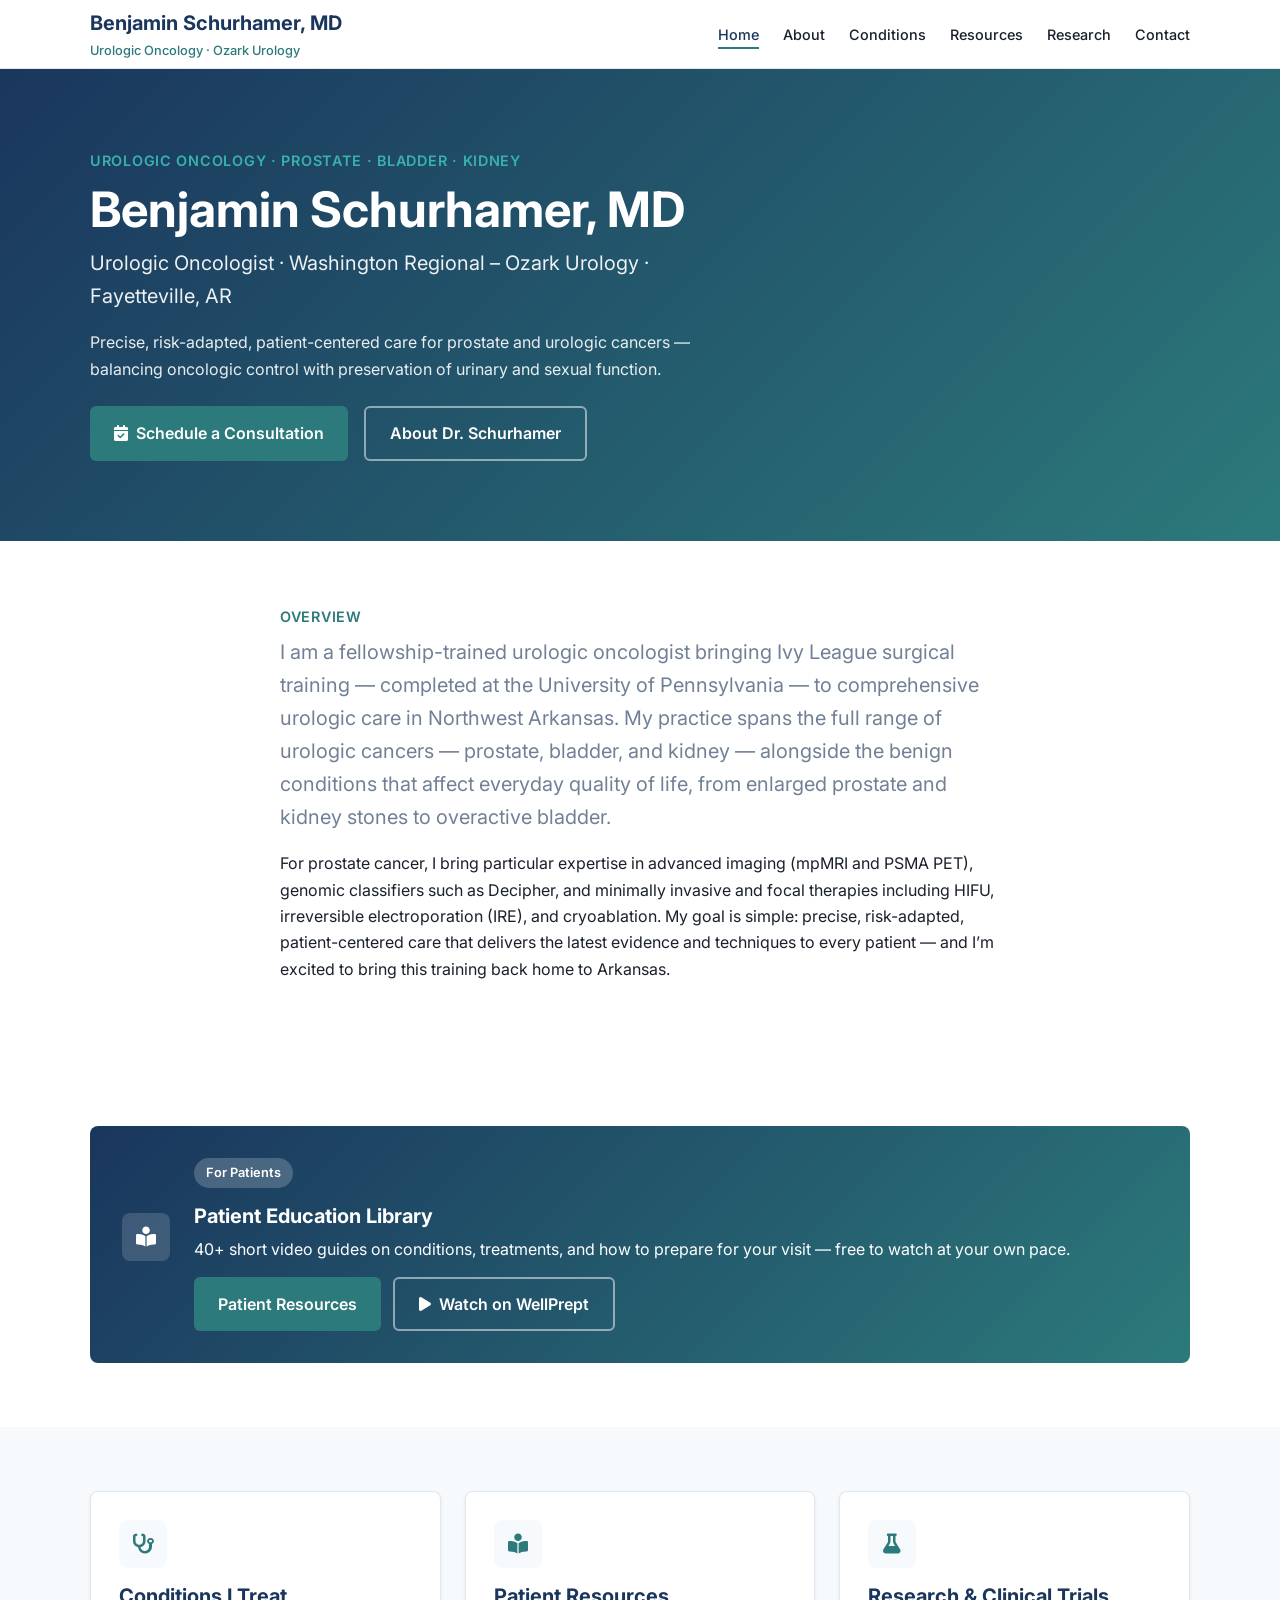
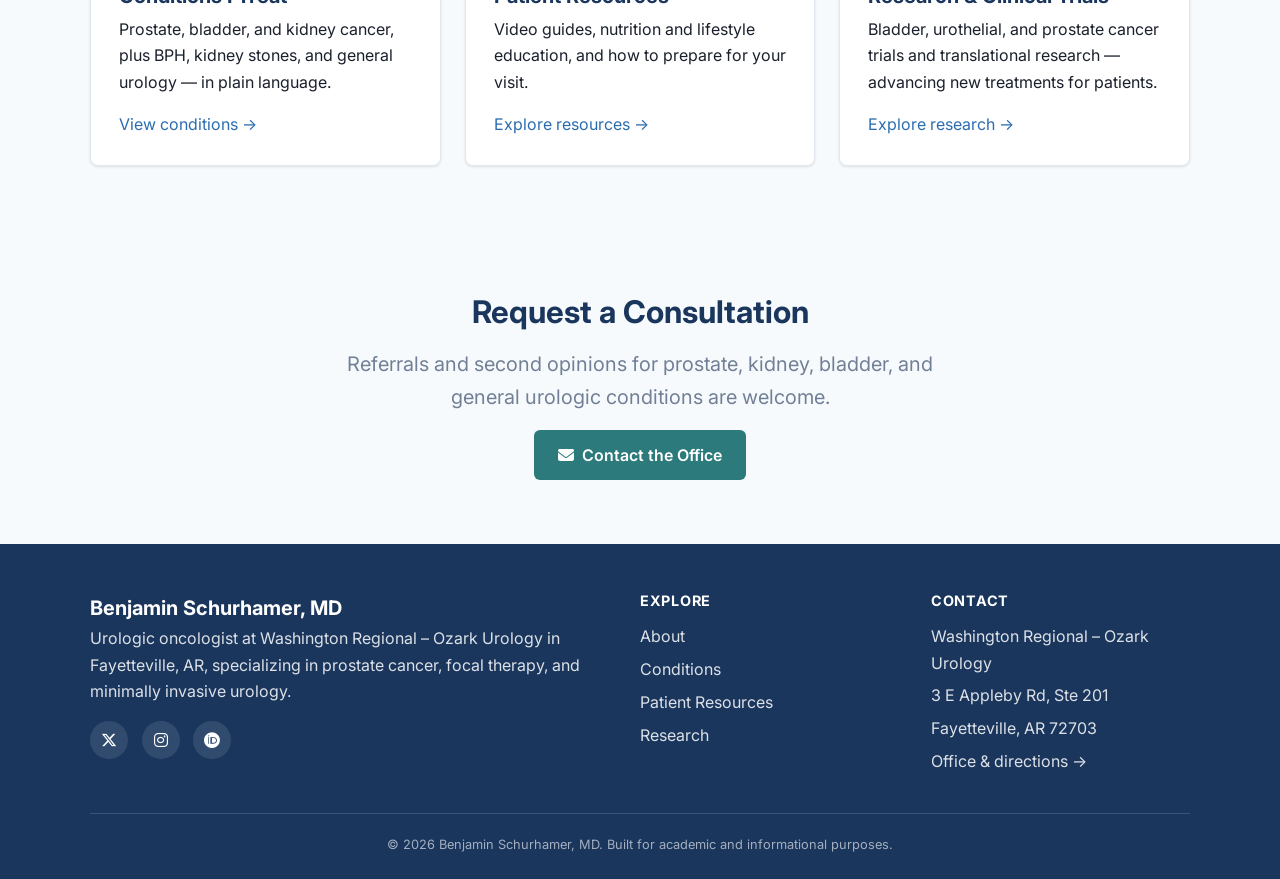
==== index.html @ 89f81016 "Initial commit: Dr. Benjamin Schurhamer urology practice site Static, responsive site for Washington" ====
<!DOCTYPE html>
<html lang="en">
<head>
  <meta charset="UTF-8">
  <meta name="viewport" content="width=device-width, initial-scale=1.0">
  <meta name="theme-color" content="#1a365d">
  <title>Benjamin Schurhamer, MD — Urologic Oncology | Fayetteville, AR</title>
  <meta name="description" content="Benjamin Schurhamer, MD — urologic oncologist at Washington Regional – Ozark Urology in Fayetteville, AR, specializing in prostate cancer, focal therapy, advanced imaging, and minimally invasive urology.">
  <meta property="og:type" content="website">
  <meta property="og:title" content="Benjamin Schurhamer, MD — Urologic Oncology">
  <meta property="og:description" content="Prostate cancer, focal therapy, advanced imaging, and minimally invasive urology at Washington Regional – Ozark Urology, Fayetteville, AR.">
  <meta property="og:image" content="assets/images/headshot.jpg">
  <link rel="preconnect" href="https://fonts.googleapis.com">
  <link rel="preconnect" href="https://fonts.gstatic.com" crossorigin>
  <link href="https://fonts.googleapis.com/css2?family=Inter:wght@400;500;600;700;800&display=swap" rel="stylesheet">
  <link rel="stylesheet" href="https://cdnjs.cloudflare.com/ajax/libs/font-awesome/6.5.1/css/all.min.css">
  <link rel="stylesheet" href="css/style.css">
  <link rel="icon" href="assets/favicon.svg" type="image/svg+xml">
  <link rel="apple-touch-icon" href="assets/apple-touch-icon.png">
  <script type="application/ld+json">
  {
    "@context": "https://schema.org",
    "@type": "Physician",
    "name": "Benjamin Schurhamer, MD",
    "medicalSpecialty": "Urologic Oncology",
    "telephone": "+1-479-404-1100",
    "image": "assets/images/headshot.jpg",
    "memberOf": { "@type": "MedicalOrganization", "name": "Washington Regional – Ozark Urology" },
    "address": {
      "@type": "PostalAddress",
      "streetAddress": "3 E Appleby Rd, Ste 201",
      "addressLocality": "Fayetteville",
      "addressRegion": "AR",
      "postalCode": "72703",
      "addressCountry": "US"
    },
    "sameAs": [
      "https://x.com/beschur",
      "https://instagram.com/dr.schurhamer"
    ]
  }
  </script>
</head>
<body>
  <a href="#main" class="skip-link">Skip to content</a>

  <header class="nav">
    <div class="nav-inner">
      <a href="index.html" class="nav-brand">Benjamin Schurhamer, MD<small>Urologic Oncology · Ozark Urology</small></a>
      <button class="nav-toggle" aria-label="Toggle navigation" aria-expanded="false"><i class="fa-solid fa-bars"></i></button>
      <ul class="nav-links">
        <li><a href="index.html">Home</a></li>
        <li><a href="about.html">About</a></li>
        <li><a href="conditions.html">Conditions</a></li>
        <li><a href="resources.html">Resources</a></li>
        <li><a href="research.html">Research</a></li>
        <li><a href="team.html">Contact</a></li>
      </ul>
    </div>
  </header>

  <main id="main">
    <!-- Hero -->
    <section class="hero">
      <div class="container">
        <p class="eyebrow">Urologic Oncology · Prostate · Bladder · Kidney</p>
        <h1>Benjamin Schurhamer, MD</h1>
        <p class="lead" style="color:rgba(255,255,255,.92)">Urologic Oncologist · Washington Regional &ndash; Ozark Urology · Fayetteville, AR</p>
        <p>Precise, risk-adapted, patient-centered care for prostate and urologic cancers &mdash; balancing oncologic control with preservation of urinary and sexual function.</p>
        <div class="hero-actions">
          <a href="team.html" class="btn btn-accent"><i class="fa-solid fa-calendar-check"></i> Schedule a Consultation</a>
          <a href="about.html" class="btn btn-outline">About Dr. Schurhamer</a>
        </div>
      </div>
    </section>

    <!-- Intro -->
    <section class="section">
      <div class="container" style="max-width:760px">
        <p class="eyebrow">Overview</p>
        <p class="lead">I am a fellowship-trained urologic oncologist bringing Ivy League surgical training &mdash; completed at the University of Pennsylvania &mdash; to comprehensive urologic care in Northwest Arkansas. My practice spans the full range of urologic cancers &mdash; prostate, bladder, and kidney &mdash; alongside the benign conditions that affect everyday quality of life, from enlarged prostate and kidney stones to overactive bladder.</p>
        <p>For prostate cancer, I bring particular expertise in advanced imaging (mpMRI and PSMA PET), genomic classifiers such as Decipher, and minimally invasive and focal therapies including HIFU, irreversible electroporation (IRE), and cryoablation. My goal is simple: precise, risk-adapted, patient-centered care that delivers the latest evidence and techniques to every patient &mdash; and I&rsquo;m excited to bring this training back home to Arkansas.</p>
      </div>
    </section>

    <!-- Patient education band -->
    <section class="section">
      <div class="container">
        <div class="callout wp-feature">
          <div class="card-icon" style="flex:none"><i class="fa-solid fa-book-open-reader"></i></div>
          <div>
            <span class="badge" style="background:rgba(255,255,255,.2);color:#fff;border-color:transparent">For Patients</span>
            <h3 style="margin:.5rem 0">Patient Education Library</h3>
            <p style="margin:0 0 .9rem">40+ short video guides on conditions, treatments, and how to prepare for your visit &mdash; free to watch at your own pace.</p>
            <div style="display:flex;flex-wrap:wrap;gap:.75rem">
              <a href="resources.html" class="btn btn-accent">Patient Resources</a>
              <a href="https://app.wellprept.com/ben-schurhamer" target="_blank" rel="noopener" class="btn btn-outline" style="color:#fff;border-color:rgba(255,255,255,.5)"><i class="fa-solid fa-play"></i> Watch on WellPrept</a>
            </div>
          </div>
        </div>
      </div>
    </section>

    <!-- Highlight cards -->
    <section class="section section-alt">
      <div class="container">
        <div class="cards cards-3">
          <article class="card">
            <div class="card-icon"><i class="fa-solid fa-stethoscope"></i></div>
            <h3><a href="conditions.html">Conditions I Treat</a></h3>
            <p>Prostate, bladder, and kidney cancer, plus BPH, kidney stones, and general urology &mdash; in plain language.</p>
            <a href="conditions.html">View conditions &rarr;</a>
          </article>
          <article class="card">
            <div class="card-icon"><i class="fa-solid fa-book-open-reader"></i></div>
            <h3><a href="resources.html">Patient Resources</a></h3>
            <p>Video guides, nutrition and lifestyle education, and how to prepare for your visit.</p>
            <a href="resources.html">Explore resources &rarr;</a>
          </article>
          <article class="card">
            <div class="card-icon"><i class="fa-solid fa-flask"></i></div>
            <h3><a href="research.html">Research &amp; Clinical Trials</a></h3>
            <p>Bladder, urothelial, and prostate cancer trials and translational research &mdash; advancing new treatments for patients.</p>
            <a href="research.html">Explore research &rarr;</a>
          </article>
        </div>
      </div>
    </section>

    <!-- CTA -->
    <section class="section section-alt text-center">
      <div class="container" style="max-width:640px">
        <h2>Request a Consultation</h2>
        <p class="lead">Referrals and second opinions for prostate, kidney, bladder, and general urologic conditions are welcome.</p>
        <a href="team.html" class="btn btn-accent"><i class="fa-solid fa-envelope"></i> Contact the Office</a>
      </div>
    </section>
  </main>

  <!-- Footer -->
  <footer class="footer">
    <div class="container">
      <div class="footer-grid">
        <div class="footer-brand">
          <strong>Benjamin Schurhamer, MD</strong>
          <p>Urologic oncologist at Washington Regional &ndash; Ozark Urology in Fayetteville, AR, specializing in prostate cancer, focal therapy, and minimally invasive urology.</p>
          <div class="footer-social">
            <a class="js-social-x" href="https://x.com/beschur" target="_blank" rel="noopener" aria-label="X (Twitter)"><i class="fa-brands fa-x-twitter"></i></a>
            <a class="js-social-ig" href="https://instagram.com/dr.schurhamer" target="_blank" rel="noopener" aria-label="Instagram"><i class="fa-brands fa-instagram"></i></a>
            <a href="https://orcid.org" target="_blank" rel="noopener" aria-label="ORCID"><i class="fa-brands fa-orcid"></i></a>
          </div>
        </div>
        <div>
          <h4>Explore</h4>
          <ul>
            <li><a href="about.html">About</a></li>
            <li><a href="conditions.html">Conditions</a></li>
            <li><a href="resources.html">Patient Resources</a></li>
                <li><a href="research.html">Research</a></li>
              </ul>
        </div>
        <div>
          <h4>Contact</h4>
          <ul>
            <li>Washington Regional &ndash; Ozark Urology</li>
            <li>3 E Appleby Rd, Ste 201</li>
            <li>Fayetteville, AR 72703</li>
            <li><a href="team.html">Office &amp; directions &rarr;</a></li>
          </ul>
        </div>
      </div>
      <div class="footer-bottom">&copy; <span class="js-year">2026</span> Benjamin Schurhamer, MD. Built for academic and informational purposes.</div>
    </div>
  </footer>

  <script src="js/main.js" defer></script>
</body>
</html>
---- css/style.css ----
/* ==========================================================================
   Benjamin Schurhamer, MD — Urologic Oncology
   Global styles, layout, typography
   ========================================================================== */

:root {
  /* Colors */
  --color-primary: #1a365d;        /* Navy blue */
  --color-primary-light: #2b6cb0;
  --color-accent: #2c7a7b;         /* Teal */
  --color-accent-light: #38b2ac;
  --color-bg: #ffffff;
  --color-bg-alt: #f7fafc;
  --color-text: #1a202c;
  --color-text-light: #718096;
  --color-border: #e2e8f0;
  --color-success: #38a169;
  --color-warning: #d69e2e;
  --color-error: #e53e3e;

  /* Type scale (1rem base, 1.25 ratio) */
  --fs-xs: 0.8rem;
  --fs-sm: 0.9rem;
  --fs-base: 1rem;
  --fs-md: 1.25rem;
  --fs-lg: 1.563rem;
  --fs-xl: 1.953rem;
  --fs-2xl: 2.441rem;
  --fs-3xl: 3.052rem;

  /* Spacing & misc */
  --radius: 8px;
  --radius-sm: 6px;
  --shadow-sm: 0 1px 3px rgba(0, 0, 0, 0.1);
  --shadow-md: 0 4px 12px rgba(26, 54, 93, 0.12);
  --maxw: 1140px;
  --nav-h: 68px;
}

/* ---------- Reset ---------- */
*, *::before, *::after { box-sizing: border-box; margin: 0; padding: 0; }
html { scroll-behavior: smooth; -webkit-text-size-adjust: 100%; }
body {
  font-family: 'Inter', system-ui, -apple-system, sans-serif;
  font-size: var(--fs-base);
  line-height: 1.65;
  color: var(--color-text);
  background: var(--color-bg);
  -webkit-font-smoothing: antialiased;
}
img { max-width: 100%; display: block; }
a { color: var(--color-primary-light); text-decoration: none; }
a:hover { text-decoration: underline; }

h1, h2, h3, h4 {
  font-family: 'Inter', sans-serif;
  font-weight: 700;
  color: var(--color-primary);
  line-height: 1.2;
}
h1 { font-size: var(--fs-2xl); margin-bottom: 0.5rem; }
h2 { font-size: var(--fs-xl); margin-bottom: 1rem; }
h3 { font-size: var(--fs-md); margin-bottom: 0.5rem; }

p { margin-bottom: 1rem; }
ul { margin-left: 1.25rem; margin-bottom: 1rem; }

/* ---------- Accessibility ---------- */
.skip-link {
  position: absolute;
  left: -999px;
  top: 0;
  background: var(--color-primary);
  color: #fff;
  padding: 0.75rem 1.25rem;
  z-index: 1000;
  border-radius: 0 0 var(--radius) 0;
}
.skip-link:focus { left: 0; }

:focus-visible { outline: 3px solid var(--color-accent-light); outline-offset: 2px; }

/* ---------- Layout helpers ---------- */
.container { max-width: var(--maxw); margin: 0 auto; padding: 0 1.25rem; }
.section { padding: 4rem 0; }
.section-alt { background: var(--color-bg-alt); }
.eyebrow {
  color: var(--color-accent);
  font-weight: 600;
  font-size: var(--fs-sm);
  letter-spacing: 0.05em;
  text-transform: uppercase;
  margin-bottom: 0.5rem;
}
.lead { font-size: var(--fs-md); color: var(--color-text-light); }
.text-center { text-align: center; }

/* ---------- Buttons ---------- */
.btn {
  display: inline-flex;
  align-items: center;
  gap: 0.5rem;
  background: var(--color-primary);
  color: #fff;
  padding: 0.75rem 1.5rem;
  border-radius: var(--radius-sm);
  font-weight: 600;
  border: none;
  cursor: pointer;
  transition: background 0.2s, transform 0.2s;
}
.btn:hover { background: #142a4a; text-decoration: none; transform: translateY(-1px); }
.btn-accent { background: var(--color-accent); }
.btn-accent:hover { background: #226566; }
.btn-outline { background: transparent; color: var(--color-primary); border: 2px solid var(--color-border); }
.btn-outline:hover { background: var(--color-bg-alt); }

/* ---------- Navigation ---------- */
.nav {
  position: sticky;
  top: 0;
  z-index: 100;
  background: rgba(255, 255, 255, 0.95);
  backdrop-filter: blur(8px);
  border-bottom: 1px solid var(--color-border);
}
.nav-inner {
  display: flex;
  align-items: center;
  justify-content: space-between;
  height: var(--nav-h);
  max-width: var(--maxw);
  margin: 0 auto;
  padding: 0 1.25rem;
}
.nav-brand {
  font-weight: 700;
  font-size: var(--fs-md);
  color: var(--color-primary);
}
.nav-brand:hover { text-decoration: none; }
.nav-brand small { display: block; font-size: var(--fs-xs); font-weight: 500; color: var(--color-accent); }
.nav-links { display: flex; align-items: center; gap: 1.5rem; list-style: none; margin: 0; }
.nav-links a {
  color: var(--color-text);
  font-weight: 500;
  font-size: var(--fs-sm);
  padding: 0.25rem 0;
  border-bottom: 2px solid transparent;
}
.nav-links a:hover, .nav-links a.active {
  color: var(--color-primary);
  border-bottom-color: var(--color-accent);
  text-decoration: none;
}
.nav-toggle {
  display: none;
  background: none;
  border: none;
  font-size: 1.5rem;
  color: var(--color-primary);
  cursor: pointer;
}

/* ---------- Hero ---------- */
.hero {
  background: linear-gradient(135deg, #1a365d 0%, #2c7a7b 100%);
  color: #fff;
  padding: 5rem 0;
}
.hero h1 { color: #fff; font-size: var(--fs-3xl); }
.hero .eyebrow { color: var(--color-accent-light); }
.hero p { color: rgba(255, 255, 255, 0.9); max-width: 640px; }
.hero .btn-outline { color: #fff; border-color: rgba(255, 255, 255, 0.5); }
.hero .btn-outline:hover { background: rgba(255, 255, 255, 0.12); }
.hero-actions { display: flex; flex-wrap: wrap; gap: 1rem; margin-top: 1.5rem; }

/* ---------- Cards ---------- */
.cards { display: grid; gap: 1.5rem; }
.cards-3 { grid-template-columns: repeat(3, 1fr); }
.cards-2 { grid-template-columns: repeat(2, 1fr); }
.card {
  background: var(--color-bg);
  border: 1px solid var(--color-border);
  border-radius: var(--radius);
  padding: 1.75rem;
  box-shadow: var(--shadow-sm);
  transition: transform 0.2s, box-shadow 0.2s;
}
.card:hover { transform: translateY(-4px); box-shadow: var(--shadow-md); }
.card-icon {
  width: 48px; height: 48px;
  display: flex; align-items: center; justify-content: center;
  background: var(--color-bg-alt);
  color: var(--color-accent);
  border-radius: var(--radius);
  font-size: 1.25rem;
  margin-bottom: 1rem;
}
.card h3 a { color: var(--color-primary); }

/* ---------- Two-column ---------- */
.two-col {
  display: grid;
  grid-template-columns: 320px 1fr;
  gap: 3rem;
  align-items: start;
}
.profile-photo {
  border-radius: var(--radius);
  box-shadow: var(--shadow-md);
  width: 100%;
  max-width: 300px;
  height: auto;
  margin: 0 auto;
}
.profile-aside .meta {
  margin-top: 1.25rem;
  font-size: var(--fs-sm);
  color: var(--color-text-light);
}
.profile-aside .meta strong { color: var(--color-text); }

/* ---------- Bio sections ---------- */
.bio-block { margin-bottom: 2rem; }
.bio-block h3 {
  color: var(--color-primary);
  border-left: 4px solid var(--color-accent);
  padding-left: 0.75rem;
}
.timeline { list-style: none; margin: 0; }
.timeline li { padding: 0.5rem 0; border-bottom: 1px solid var(--color-border); }
.timeline .year { display: inline-block; min-width: 90px; font-weight: 700; color: var(--color-accent); }
.pill-list { display: flex; flex-wrap: wrap; gap: 0.5rem; list-style: none; margin: 0; }
.pill {
  background: var(--color-bg-alt);
  border: 1px solid var(--color-border);
  color: var(--color-primary);
  padding: 0.35rem 0.85rem;
  border-radius: 999px;
  font-size: var(--fs-sm);
  font-weight: 500;
}

/* ---------- Badges ---------- */
.badge {
  display: inline-block;
  padding: 0.2rem 0.7rem;
  border-radius: 999px;
  font-size: var(--fs-xs);
  font-weight: 600;
  border: 1px solid;
}
.badge-active { background: #f0fff4; color: #276749; border-color: #c6f6d5; }
.badge-recruiting { background: #fffaf0; color: #975a16; border-color: #feebc8; }
.badge-completed { background: #ebf8ff; color: #2c5282; border-color: #bee3f8; }

/* ---------- Publications ---------- */
.pub-controls { display: flex; flex-wrap: wrap; gap: 1rem; align-items: center; margin-bottom: 1.5rem; }
.pub-search {
  flex: 1;
  min-width: 220px;
  padding: 0.65rem 1rem;
  border: 1px solid var(--color-border);
  border-radius: var(--radius-sm);
  font-size: var(--fs-base);
}
.filter-btns { display: flex; flex-wrap: wrap; gap: 0.5rem; }
.filter-btn {
  background: var(--color-bg-alt);
  border: 1px solid var(--color-border);
  color: var(--color-text-light);
  padding: 0.4rem 0.85rem;
  border-radius: 999px;
  font-size: var(--fs-sm);
  cursor: pointer;
  transition: all 0.15s;
}
.filter-btn:hover { border-color: var(--color-accent); color: var(--color-accent); }
.filter-btn.active { background: var(--color-primary); color: #fff; border-color: var(--color-primary); }
.pub-list { display: grid; gap: 1rem; }
.pub-card {
  background: #fff;
  border: 1px solid var(--color-border);
  border-left: 4px solid var(--color-accent);
  border-radius: var(--radius);
  padding: 1.25rem 1.5rem;
  box-shadow: var(--shadow-sm);
  transition: box-shadow 0.2s, transform 0.2s;
}
.pub-card:hover { box-shadow: var(--shadow-md); transform: translateY(-2px); }
.pub-card h3 { font-size: var(--fs-base); margin-bottom: 0.35rem; }
.pub-meta { font-size: var(--fs-sm); color: var(--color-text-light); margin-bottom: 0.5rem; }
.pub-journal { font-style: italic; }
.pub-year { font-weight: 700; color: var(--color-accent); }
.pub-tags { display: flex; flex-wrap: wrap; gap: 0.4rem; margin-top: 0.5rem; }
.pub-tag { font-size: var(--fs-xs); background: var(--color-bg-alt); color: var(--color-primary); padding: 0.15rem 0.6rem; border-radius: 999px; }
.pub-count { color: var(--color-text-light); font-size: var(--fs-sm); margin-bottom: 0.75rem; }

/* ---------- Contact ---------- */
.contact-grid { display: grid; grid-template-columns: 1fr 1fr; gap: 3rem; }
.contact-item { display: flex; gap: 0.85rem; margin-bottom: 1.25rem; }
.contact-item .icon { color: var(--color-accent); width: 1.5rem; text-align: center; padding-top: 0.2rem; }
.form-group { margin-bottom: 1rem; }
.form-group label { display: block; font-weight: 600; font-size: var(--fs-sm); margin-bottom: 0.35rem; }
.form-group input, .form-group textarea {
  width: 100%;
  padding: 0.65rem 0.85rem;
  border: 1px solid var(--color-border);
  border-radius: var(--radius-sm);
  font-family: inherit;
  font-size: var(--fs-base);
}
.social-links { display: flex; flex-wrap: wrap; gap: 0.6rem; margin-top: 0.5rem; }
.social-link {
  display: inline-flex; align-items: center; gap: 0.45rem;
  background: var(--color-bg-alt);
  border: 1px solid var(--color-border);
  color: var(--color-primary);
  padding: 0.45rem 0.9rem;
  border-radius: var(--radius-sm);
  font-size: var(--fs-sm);
  font-weight: 500;
}
.social-link:hover { background: #edf2f7; text-decoration: none; border-color: var(--color-accent); }
.x-feed-wrap { margin-top: 1.5rem; }
.x-feed-wrap h3 { font-size: var(--fs-sm); text-transform: uppercase; letter-spacing: 0.04em; color: var(--color-text-light); }
.map-placeholder {
  margin-top: 1.5rem;
  aspect-ratio: 16 / 9;
  background: var(--color-bg-alt);
  border: 1px dashed var(--color-border);
  border-radius: var(--radius);
  display: flex; align-items: center; justify-content: center;
  color: var(--color-text-light);
  text-align: center;
}

/* ---------- Callout ---------- */
.callout {
  background: var(--color-bg-alt);
  border: 1px solid var(--color-border);
  border-radius: var(--radius);
  padding: 2rem;
  display: flex;
  gap: 1.5rem;
  align-items: center;
}
.callout .badge { margin-bottom: 0.5rem; }
.disclaimer {
  background: #fffaf0;
  border: 1px solid #feebc8;
  color: #975a16;
  border-radius: var(--radius-sm);
  padding: 0.85rem 1.1rem;
  font-size: var(--fs-sm);
  margin-bottom: 1.5rem;
}

/* ---------- Footer ---------- */
.footer { background: var(--color-primary); color: rgba(255, 255, 255, 0.85); padding: 3rem 0 1.5rem; }
.footer a { color: rgba(255, 255, 255, 0.85); }
.footer a:hover { color: #fff; }
.footer-grid { display: grid; grid-template-columns: 2fr 1fr 1fr; gap: 2rem; margin-bottom: 2rem; }
.footer h4 { color: #fff; font-size: var(--fs-sm); text-transform: uppercase; letter-spacing: 0.05em; margin-bottom: 0.85rem; }
.footer ul { list-style: none; margin: 0; }
.footer ul li { margin-bottom: 0.4rem; }
.footer-brand strong { color: #fff; font-size: var(--fs-md); display: block; }
.footer-social { display: flex; gap: 0.85rem; margin-top: 1rem; }
.footer-social a {
  width: 38px; height: 38px;
  display: flex; align-items: center; justify-content: center;
  background: rgba(255, 255, 255, 0.1);
  border-radius: 50%;
  color: #fff;
  font-size: 1rem;
}
.footer-social a:hover { background: var(--color-accent); }
.footer-bottom {
  border-top: 1px solid rgba(255, 255, 255, 0.15);
  padding-top: 1.25rem;
  font-size: var(--fs-xs);
  text-align: center;
  color: rgba(255, 255, 255, 0.6);
}

/* ---------- Responsive ---------- */
@media (max-width: 900px) {
  .cards-3 { grid-template-columns: 1fr 1fr; }
  .two-col { grid-template-columns: 1fr; gap: 2rem; }
  .contact-grid { grid-template-columns: 1fr; gap: 2rem; }
  .footer-grid { grid-template-columns: 1fr 1fr; }
}
/* Collapse nav to a hamburger earlier so it never crowds on large phones / tablets */
@media (max-width: 860px) {
  .nav-links {
    position: absolute;
    top: var(--nav-h);
    left: 0; right: 0;
    flex-direction: column;
    align-items: flex-start;
    gap: 0;
    background: #fff;
    border-bottom: 1px solid var(--color-border);
    padding: 0.5rem 1.25rem 1rem;
    display: none;
    box-shadow: var(--shadow-sm);
  }
  .nav-links.open { display: flex; }
  .nav-links a { width: 100%; padding: 0.8rem 0; }   /* larger tap target */
  .nav-toggle { display: block; }
}
@media (max-width: 640px) {
  :root { --fs-3xl: 2.25rem; --fs-2xl: 1.9rem; --fs-xl: 1.6rem; }
  .nav-brand { font-size: var(--fs-base); }          /* tighten long name on small screens */
  .cards-3, .cards-2 { grid-template-columns: 1fr; }
  .footer-grid { grid-template-columns: 1fr; }
  .callout { flex-direction: column; align-items: flex-start; }
  .section { padding: 2.5rem 0; }
}

/* ---------- Patient Resources & Conditions ---------- */
.video-grid { display: grid; grid-template-columns: 1fr 1fr; gap: 1.5rem; }
.video-card { background:#fff; border:1px solid var(--color-border); border-radius:var(--radius); overflow:hidden; box-shadow:var(--shadow-sm); }
.video-embed { position:relative; aspect-ratio:16/9; background:linear-gradient(135deg,#1a365d,#2c7a7b); display:flex; align-items:center; justify-content:center; color:#fff; text-align:center; }
.video-embed iframe { position:absolute; inset:0; width:100%; height:100%; border:0; }
.video-embed .play { font-size:2.5rem; opacity:.85; }
.video-card .video-body { padding:1.1rem 1.25rem; }
.video-card h3 { font-size:var(--fs-base); margin-bottom:.25rem; }

.accordion { border:1px solid var(--color-border); border-radius:var(--radius); overflow:hidden; background:#fff; box-shadow:var(--shadow-sm); }
.accordion details { border-bottom:1px solid var(--color-border); }
.accordion details:last-child { border-bottom:0; }
.accordion summary { cursor:pointer; padding:1rem 1.25rem; font-weight:600; color:var(--color-primary); list-style:none; display:flex; align-items:flex-start; gap:.75rem; }
.accordion summary::-webkit-details-marker { display:none; }
.accordion summary .num { color:var(--color-accent); font-weight:800; min-width:1.75rem; }
.accordion summary::after { content:"\002B"; margin-left:auto; color:var(--color-text-light); font-weight:400; }
.accordion details[open] summary::after { content:"\2212"; }
.accordion .acc-body { padding:0 1.25rem 1.1rem 3.75rem; }
.accordion .takeaway { background:var(--color-bg-alt); border-left:3px solid var(--color-accent); padding:.6rem .85rem; border-radius:0 var(--radius-sm) var(--radius-sm) 0; font-size:var(--fs-sm); margin-top:.5rem; }

.ext-links { display:grid; grid-template-columns:1fr 1fr; gap:1rem; }
.ext-link { display:flex; gap:.85rem; align-items:flex-start; background:#fff; border:1px solid var(--color-border); border-radius:var(--radius); padding:1.1rem 1.25rem; box-shadow:var(--shadow-sm); }
.ext-link:hover { text-decoration:none; border-color:var(--color-accent); box-shadow:var(--shadow-md); }
.ext-link .icon { color:var(--color-accent); font-size:1.25rem; padding-top:.15rem; }
.ext-link strong { color:var(--color-primary); display:block; }
.ext-link span { color:var(--color-text-light); font-size:var(--fs-sm); }

.condition-section { scroll-margin-top: calc(var(--nav-h) + 1rem); padding:2rem 0; border-bottom:1px solid var(--color-border); }
.condition-section:last-child { border-bottom:0; }
.condition-head { display:flex; align-items:center; gap:1rem; margin-bottom:.75rem; }
.condition-head .c-icon { width:52px; height:52px; flex:none; display:flex; align-items:center; justify-content:center; background:var(--color-bg-alt); color:var(--color-accent); border-radius:var(--radius); font-size:1.4rem; }
.anchor-nav { display:flex; flex-wrap:wrap; gap:.5rem; margin:1.5rem 0 0; }

@media (max-width:700px){ .video-grid, .ext-links { grid-template-columns:1fr; } }

/* ---------- WellPrept module links ---------- */
a.pill { transition: all .15s; }
a.pill:hover { background:#edf2f7; border-color:var(--color-accent); color:var(--color-primary); text-decoration:none; }
.wp-guides { margin-top:1rem; }
.wp-guides > strong { display:block; font-size:var(--fs-sm); color:var(--color-text-light); margin-bottom:.5rem; text-transform:uppercase; letter-spacing:.03em; }
.wp-feature { background:linear-gradient(135deg,#1a365d,#2c7a7b); color:#fff; border:0; }
.wp-feature h3, .wp-feature p { color:#fff; }
.wp-feature .card-icon { background:rgba(255,255,255,.15); color:#fff; }

/* ---------- Contact actions (no PHI form) ---------- */
.contact-actions { display:flex; flex-direction:column; gap:.75rem; align-items:stretch; margin:.5rem 0 0; max-width:360px; }
.contact-actions .btn { justify-content:center; }

/* ---------- Map embed & office hours ---------- */
.map-embed { margin-top:1.5rem; aspect-ratio:16/9; border-radius:var(--radius); overflow:hidden; border:1px solid var(--color-border); }
.map-embed iframe { width:100%; height:100%; border:0; display:block; }
.hours-list { list-style:none; margin:0; font-size:var(--fs-sm); }
.hours-list li { display:flex; justify-content:space-between; gap:1rem; padding:.15rem 0; max-width:260px; }
.hours-list .day { color:var(--color-text-light); }
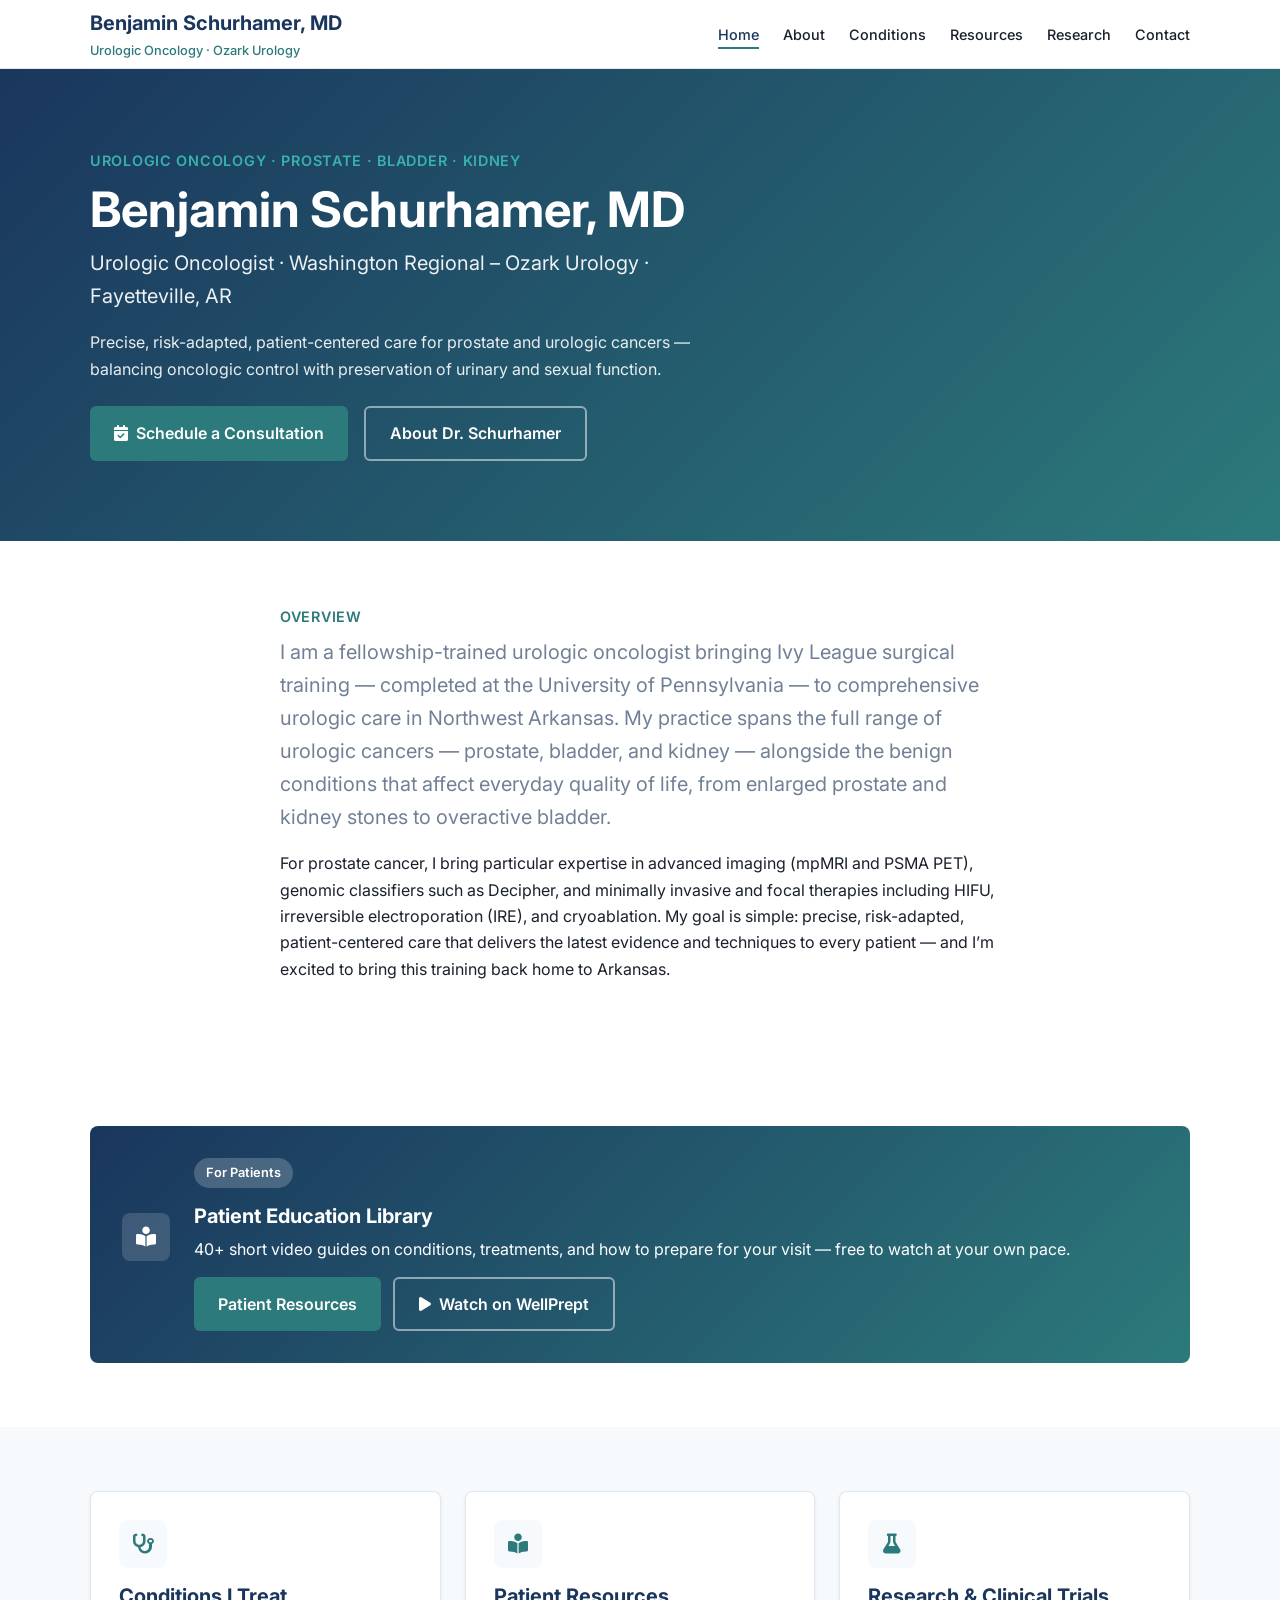
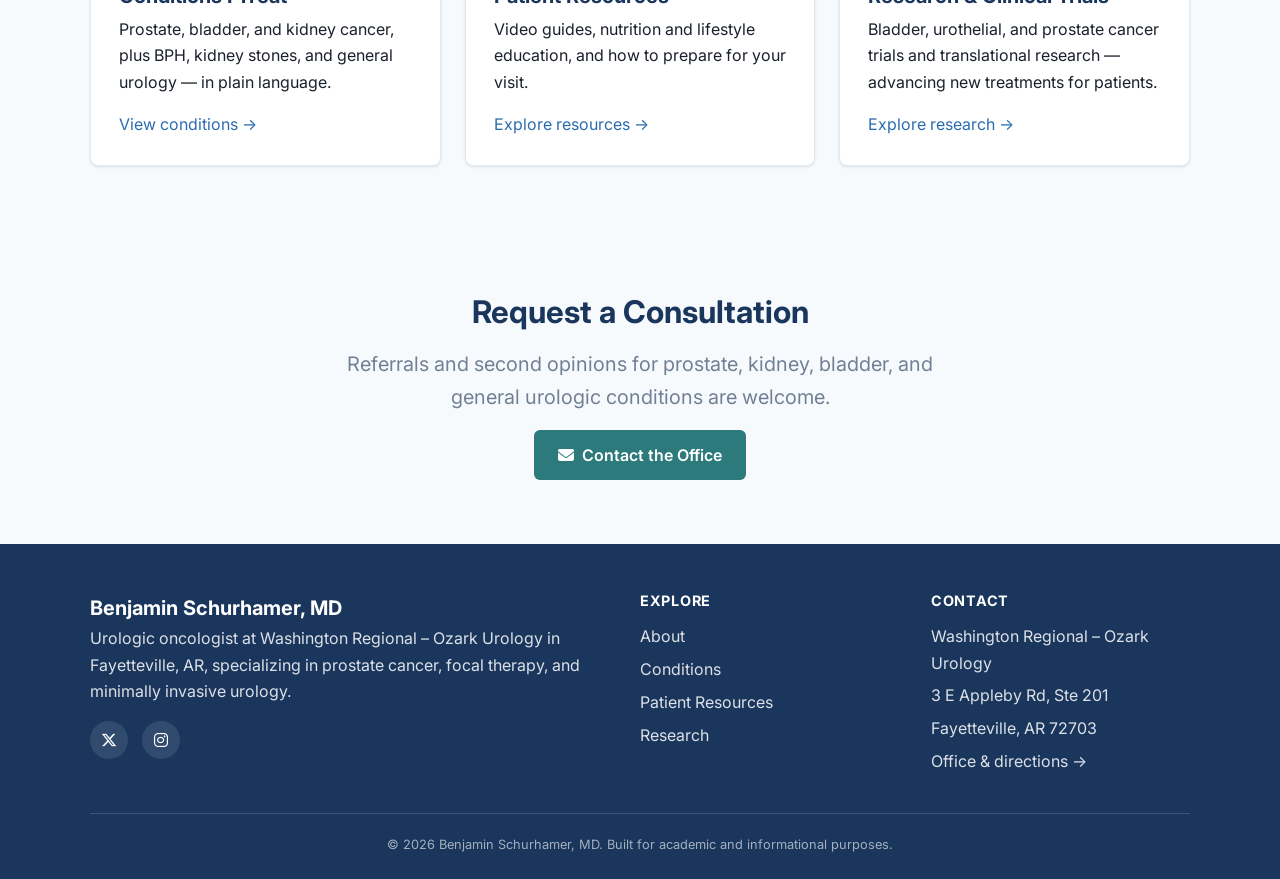
==== commit 639d9a8d: "Update site content and add design brief Refine About, Conditions, Home, Research, Resources, Team p" ====
--- a/index.html
+++ b/index.html
@@ -147,7 +147,6 @@
           <div class="footer-social">
             <a class="js-social-x" href="https://x.com/beschur" target="_blank" rel="noopener" aria-label="X (Twitter)"><i class="fa-brands fa-x-twitter"></i></a>
             <a class="js-social-ig" href="https://instagram.com/dr.schurhamer" target="_blank" rel="noopener" aria-label="Instagram"><i class="fa-brands fa-instagram"></i></a>
-            <a href="https://orcid.org" target="_blank" rel="noopener" aria-label="ORCID"><i class="fa-brands fa-orcid"></i></a>
           </div>
         </div>
         <div>
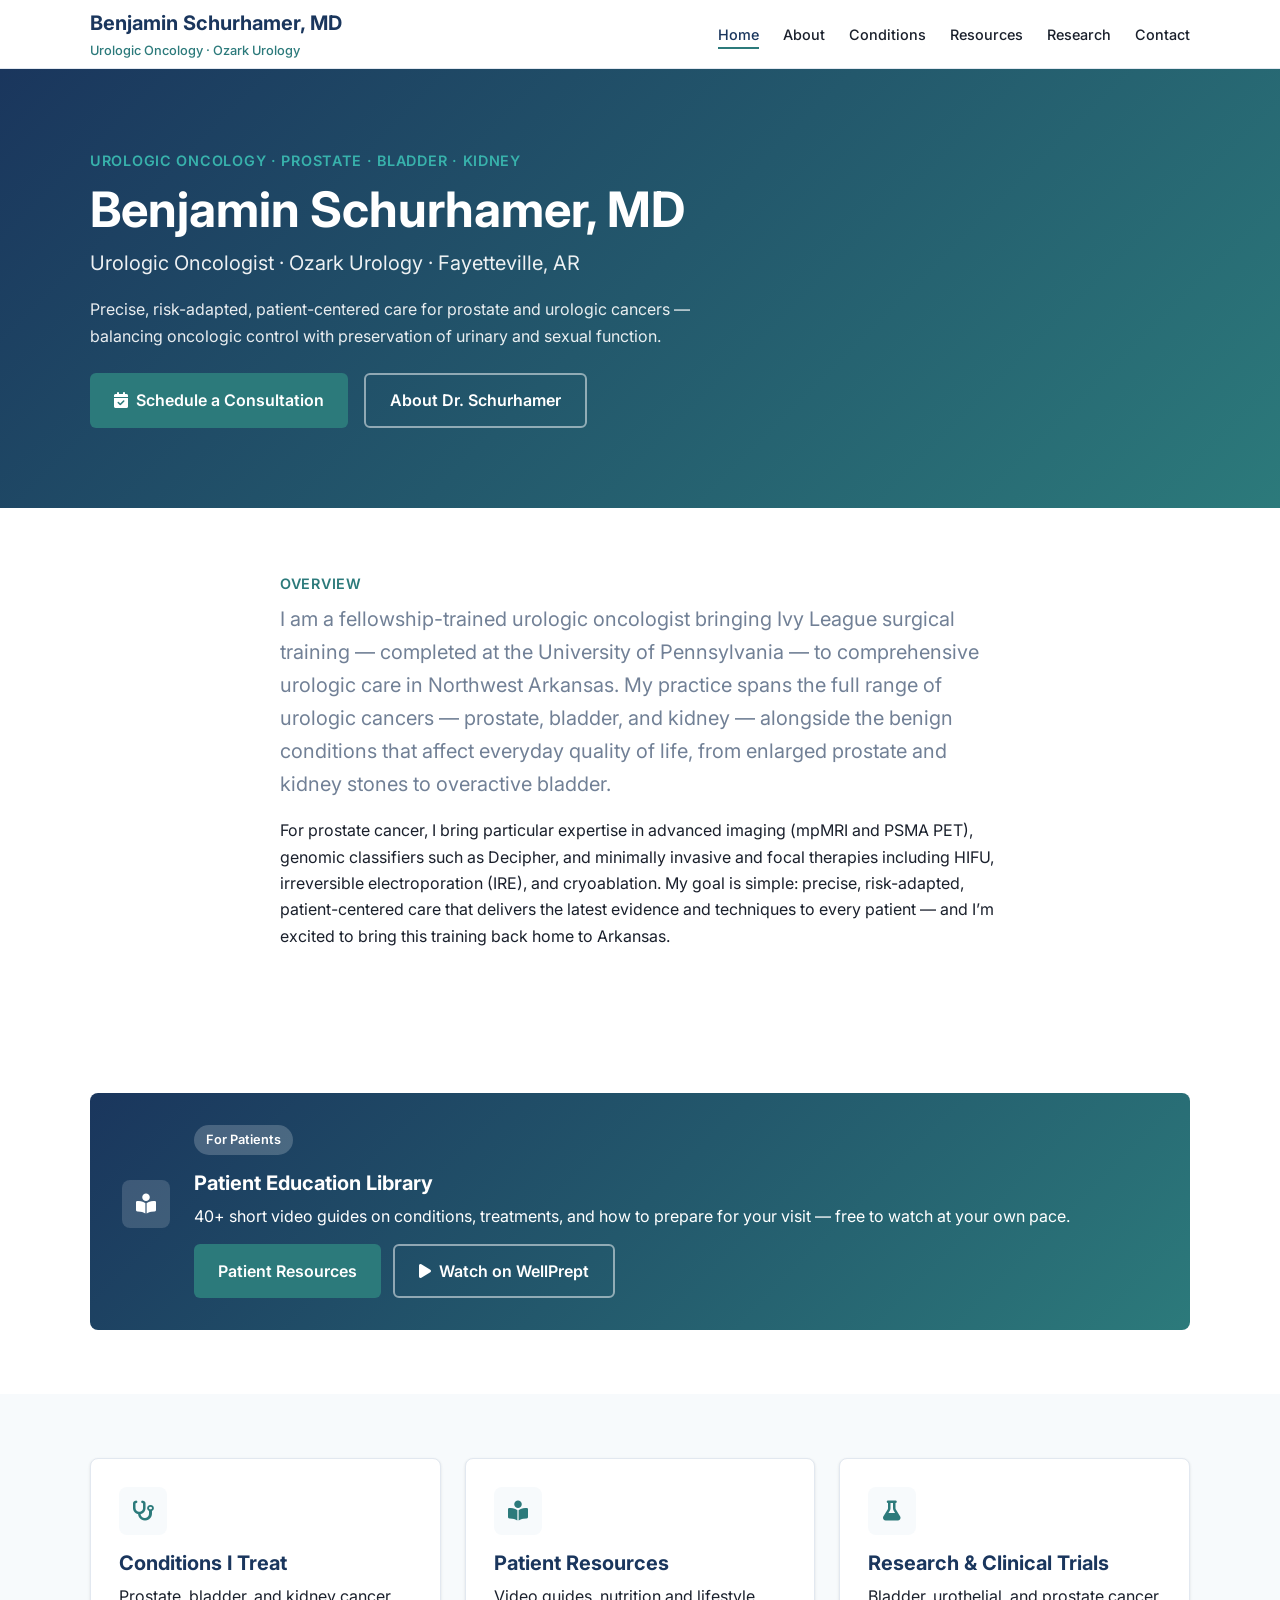
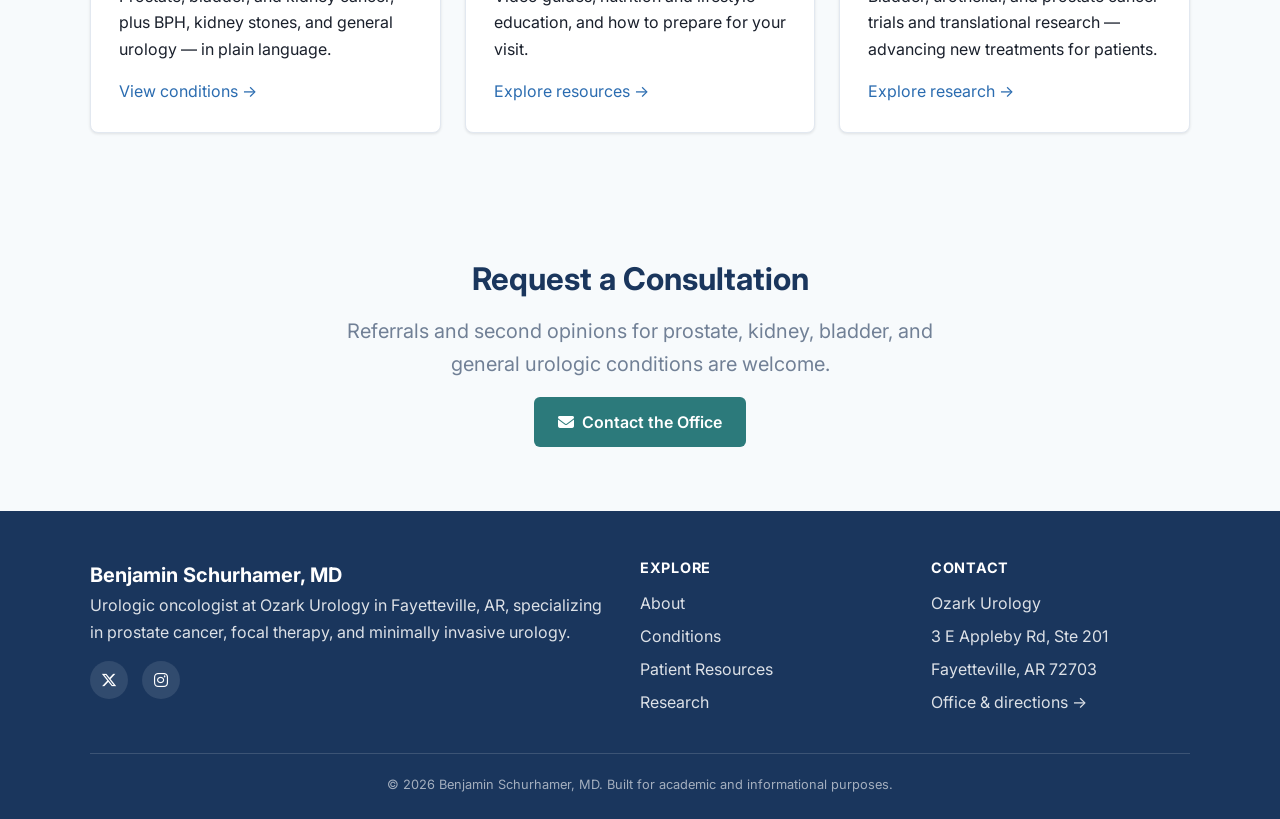
==== commit 39ed29cb: "Remove Washington Regional branding, keep Ozark Urology Drop the "Washington Regional –" prefix acro" ====
--- a/index.html
+++ b/index.html
@@ -5,10 +5,10 @@
   <meta name="viewport" content="width=device-width, initial-scale=1.0">
   <meta name="theme-color" content="#1a365d">
   <title>Benjamin Schurhamer, MD — Urologic Oncology | Fayetteville, AR</title>
-  <meta name="description" content="Benjamin Schurhamer, MD — urologic oncologist at Washington Regional – Ozark Urology in Fayetteville, AR, specializing in prostate cancer, focal therapy, advanced imaging, and minimally invasive urology.">
+  <meta name="description" content="Benjamin Schurhamer, MD — urologic oncologist at Ozark Urology in Fayetteville, AR, specializing in prostate cancer, focal therapy, advanced imaging, and minimally invasive urology.">
   <meta property="og:type" content="website">
   <meta property="og:title" content="Benjamin Schurhamer, MD — Urologic Oncology">
-  <meta property="og:description" content="Prostate cancer, focal therapy, advanced imaging, and minimally invasive urology at Washington Regional – Ozark Urology, Fayetteville, AR.">
+  <meta property="og:description" content="Prostate cancer, focal therapy, advanced imaging, and minimally invasive urology at Ozark Urology, Fayetteville, AR.">
   <meta property="og:image" content="assets/images/headshot.jpg">
   <link rel="preconnect" href="https://fonts.googleapis.com">
   <link rel="preconnect" href="https://fonts.gstatic.com" crossorigin>
@@ -25,7 +25,7 @@
     "medicalSpecialty": "Urologic Oncology",
     "telephone": "+1-479-404-1100",
     "image": "assets/images/headshot.jpg",
-    "memberOf": { "@type": "MedicalOrganization", "name": "Washington Regional – Ozark Urology" },
+    "memberOf": { "@type": "MedicalOrganization", "name": "Ozark Urology" },
     "address": {
       "@type": "PostalAddress",
       "streetAddress": "3 E Appleby Rd, Ste 201",
@@ -65,7 +65,7 @@
       <div class="container">
         <p class="eyebrow">Urologic Oncology · Prostate · Bladder · Kidney</p>
         <h1>Benjamin Schurhamer, MD</h1>
-        <p class="lead" style="color:rgba(255,255,255,.92)">Urologic Oncologist · Washington Regional &ndash; Ozark Urology · Fayetteville, AR</p>
+        <p class="lead" style="color:rgba(255,255,255,.92)">Urologic Oncologist · Ozark Urology · Fayetteville, AR</p>
         <p>Precise, risk-adapted, patient-centered care for prostate and urologic cancers &mdash; balancing oncologic control with preservation of urinary and sexual function.</p>
         <div class="hero-actions">
           <a href="team.html" class="btn btn-accent"><i class="fa-solid fa-calendar-check"></i> Schedule a Consultation</a>
@@ -143,7 +143,7 @@
       <div class="footer-grid">
         <div class="footer-brand">
           <strong>Benjamin Schurhamer, MD</strong>
-          <p>Urologic oncologist at Washington Regional &ndash; Ozark Urology in Fayetteville, AR, specializing in prostate cancer, focal therapy, and minimally invasive urology.</p>
+          <p>Urologic oncologist at Ozark Urology in Fayetteville, AR, specializing in prostate cancer, focal therapy, and minimally invasive urology.</p>
           <div class="footer-social">
             <a class="js-social-x" href="https://x.com/beschur" target="_blank" rel="noopener" aria-label="X (Twitter)"><i class="fa-brands fa-x-twitter"></i></a>
             <a class="js-social-ig" href="https://instagram.com/dr.schurhamer" target="_blank" rel="noopener" aria-label="Instagram"><i class="fa-brands fa-instagram"></i></a>
@@ -161,7 +161,7 @@
         <div>
           <h4>Contact</h4>
           <ul>
-            <li>Washington Regional &ndash; Ozark Urology</li>
+            <li>Ozark Urology</li>
             <li>3 E Appleby Rd, Ste 201</li>
             <li>Fayetteville, AR 72703</li>
             <li><a href="team.html">Office &amp; directions &rarr;</a></li>
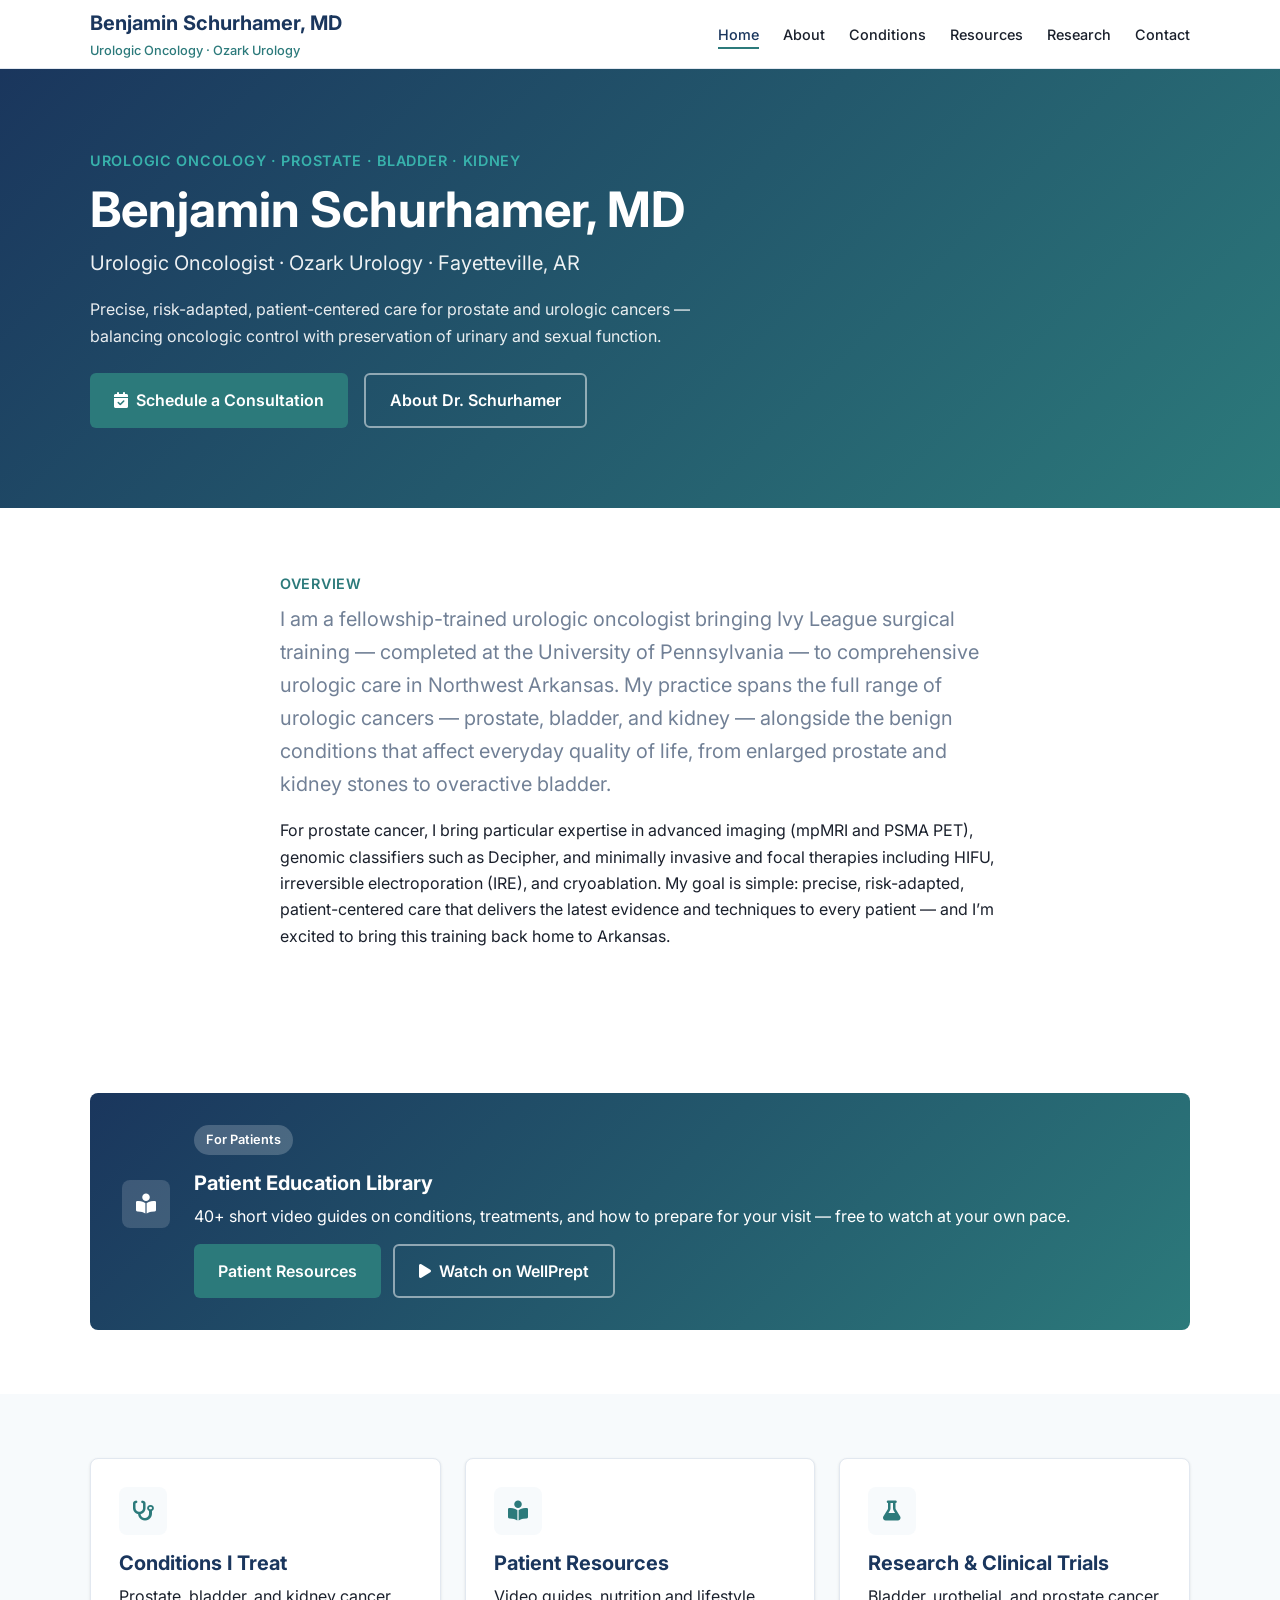
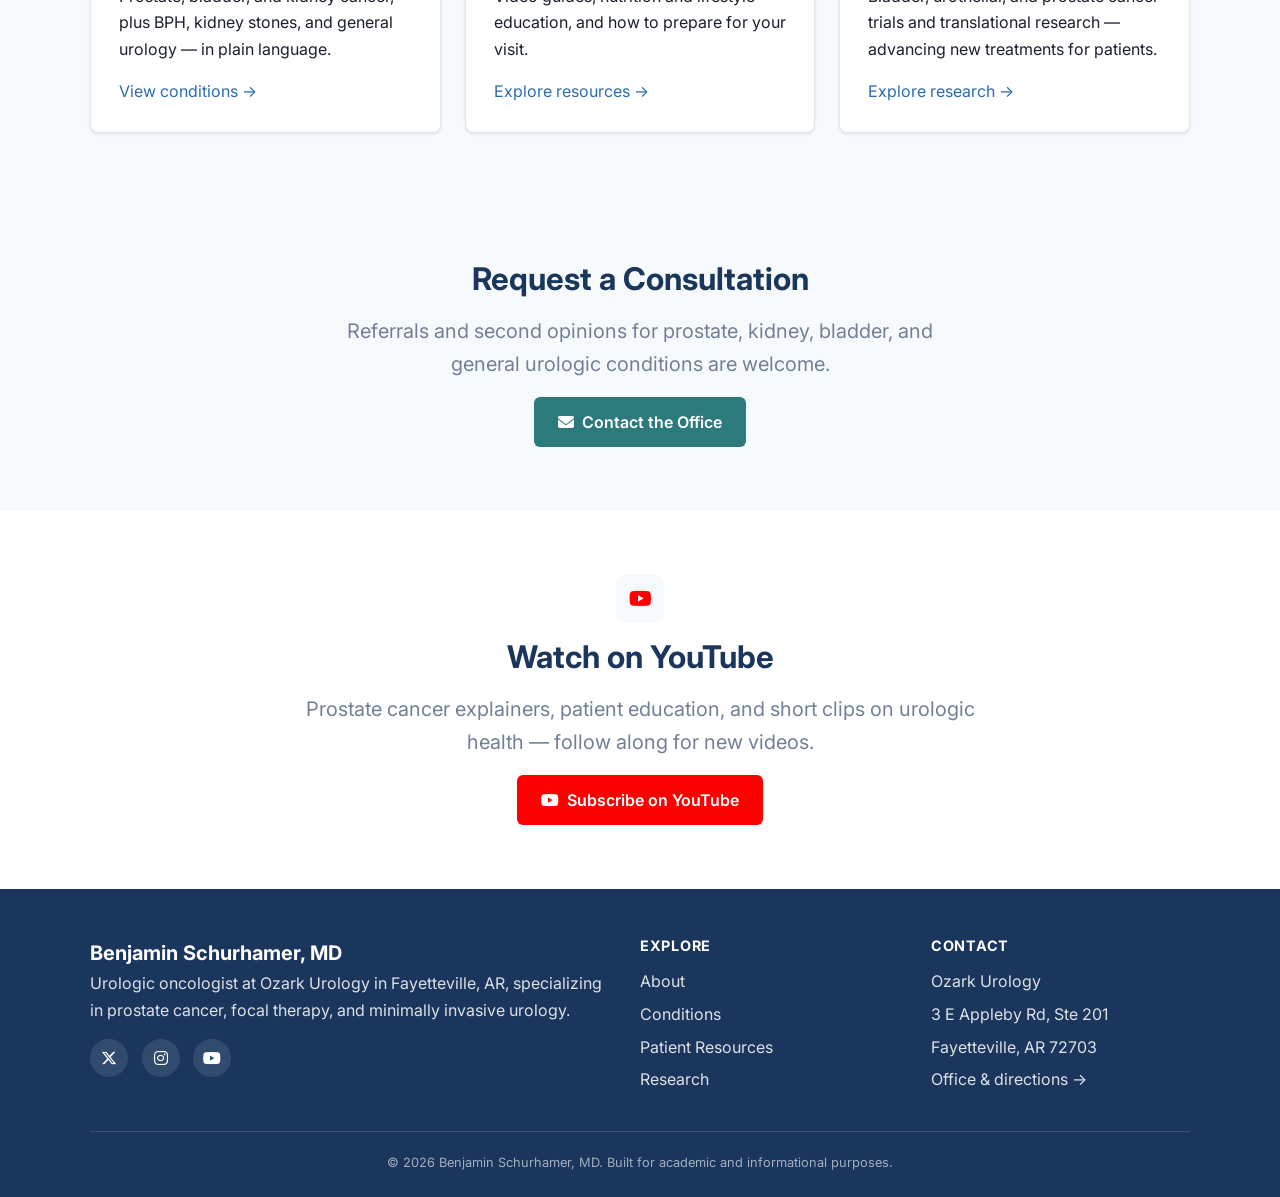
==== commit 584844c0: "Add YouTube section and footer link to homepage New "Watch on YouTube" section at the bottom of the " ====
--- a/index.html
+++ b/index.html
@@ -2,6 +2,14 @@
 <html lang="en">
 <head>
   <meta charset="UTF-8">
+  <!-- Google tag (gtag.js) -->
+  <script async src="https://www.googletagmanager.com/gtag/js?id=G-5ZLYLXT3M9"></script>
+  <script>
+    window.dataLayer = window.dataLayer || [];
+    function gtag(){dataLayer.push(arguments);}
+    gtag('js', new Date());
+    gtag('config', 'G-5ZLYLXT3M9');
+  </script>
   <meta name="viewport" content="width=device-width, initial-scale=1.0">
   <meta name="theme-color" content="#1a365d">
   <title>Benjamin Schurhamer, MD — Urologic Oncology | Fayetteville, AR</title>
@@ -135,6 +143,16 @@
         <a href="team.html" class="btn btn-accent"><i class="fa-solid fa-envelope"></i> Contact the Office</a>
       </div>
     </section>
+
+    <!-- YouTube -->
+    <section class="section text-center">
+      <div class="container" style="max-width:720px">
+        <div class="card-icon" style="margin:0 auto 1rem;color:#FF0000"><i class="fa-brands fa-youtube"></i></div>
+        <h2>Watch on YouTube</h2>
+        <p class="lead">Prostate cancer explainers, patient education, and short clips on urologic health &mdash; follow along for new videos.</p>
+        <a href="https://www.youtube.com/@benschurhamermd?sub_confirmation=1" target="_blank" rel="noopener" class="btn" style="background:#FF0000"><i class="fa-brands fa-youtube"></i> Subscribe on YouTube</a>
+      </div>
+    </section>
   </main>
 
   <!-- Footer -->
@@ -147,6 +165,7 @@
           <div class="footer-social">
             <a class="js-social-x" href="https://x.com/beschur" target="_blank" rel="noopener" aria-label="X (Twitter)"><i class="fa-brands fa-x-twitter"></i></a>
             <a class="js-social-ig" href="https://instagram.com/dr.schurhamer" target="_blank" rel="noopener" aria-label="Instagram"><i class="fa-brands fa-instagram"></i></a>
+            <a href="https://www.youtube.com/@benschurhamermd" target="_blank" rel="noopener" aria-label="YouTube"><i class="fa-brands fa-youtube"></i></a>
           </div>
         </div>
         <div>
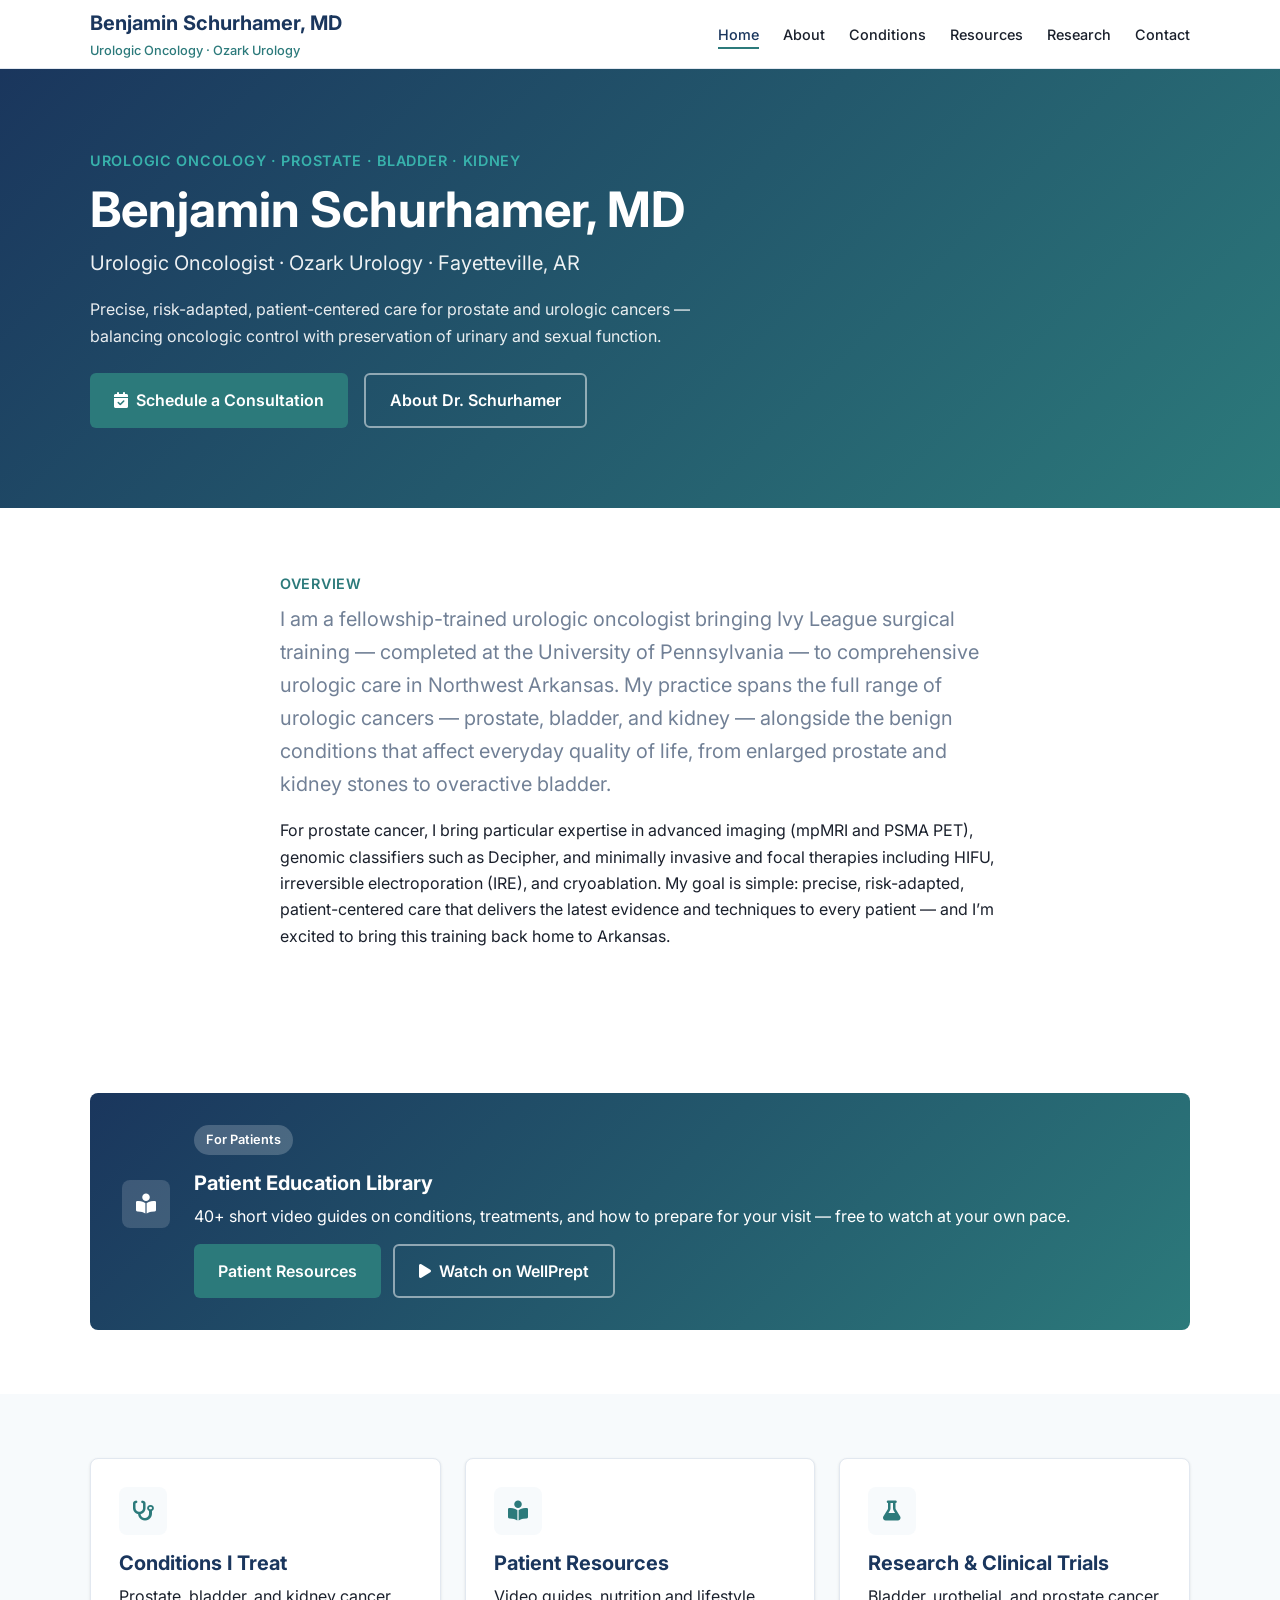
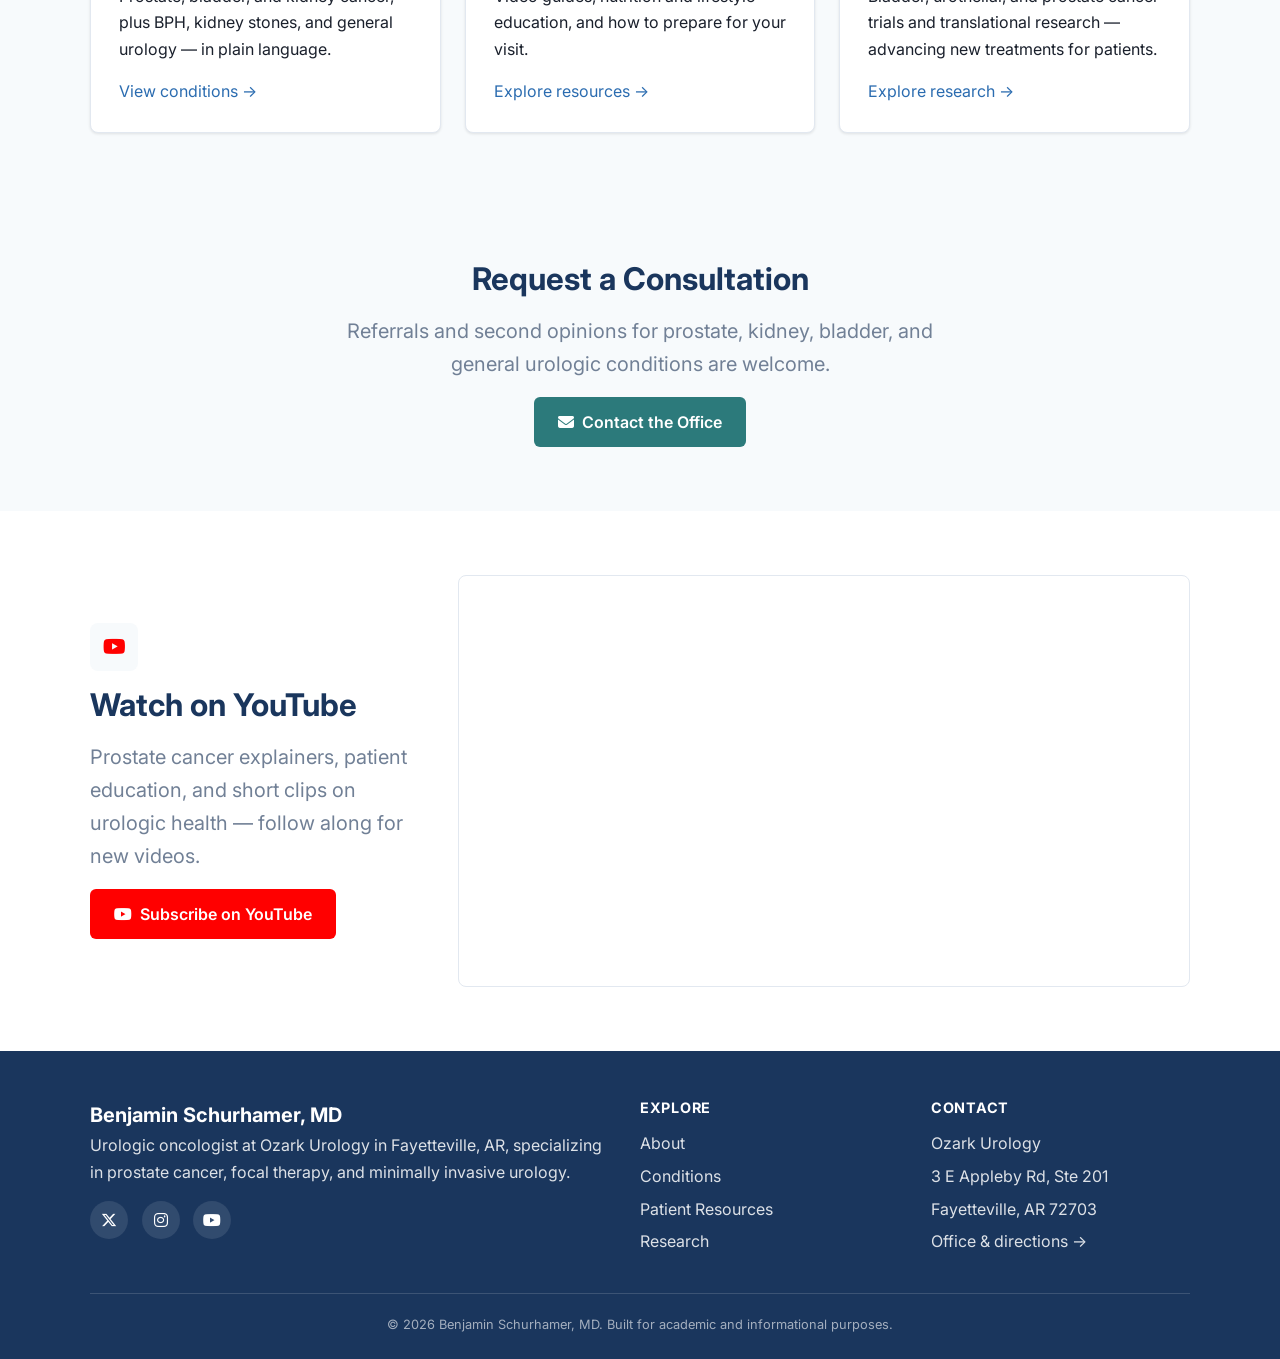
==== commit db274419: "Embed featured YouTube video in homepage section Convert the "Watch on YouTube" section to a two-col" ====
--- a/index.html
+++ b/index.html
@@ -145,12 +145,19 @@
     </section>
 
     <!-- YouTube -->
-    <section class="section text-center">
-      <div class="container" style="max-width:720px">
-        <div class="card-icon" style="margin:0 auto 1rem;color:#FF0000"><i class="fa-brands fa-youtube"></i></div>
-        <h2>Watch on YouTube</h2>
-        <p class="lead">Prostate cancer explainers, patient education, and short clips on urologic health &mdash; follow along for new videos.</p>
-        <a href="https://www.youtube.com/@benschurhamermd?sub_confirmation=1" target="_blank" rel="noopener" class="btn" style="background:#FF0000"><i class="fa-brands fa-youtube"></i> Subscribe on YouTube</a>
+    <section class="section">
+      <div class="container">
+        <div class="two-col" style="align-items:center">
+          <div>
+            <div class="card-icon" style="margin:0 0 1rem;color:#FF0000"><i class="fa-brands fa-youtube"></i></div>
+            <h2 style="margin-top:0">Watch on YouTube</h2>
+            <p class="lead">Prostate cancer explainers, patient education, and short clips on urologic health &mdash; follow along for new videos.</p>
+            <a href="https://www.youtube.com/@benschurhamermd?sub_confirmation=1" target="_blank" rel="noopener" class="btn" style="background:#FF0000"><i class="fa-brands fa-youtube"></i> Subscribe on YouTube</a>
+          </div>
+          <div style="aspect-ratio:16/9;border-radius:var(--radius);overflow:hidden;border:1px solid var(--color-border)">
+            <iframe width="100%" height="100%" src="https://www.youtube-nocookie.com/embed/Y9mApdZ2m7c" title="YouTube video by Benjamin Schurhamer, MD" frameborder="0" allow="accelerometer; autoplay; clipboard-write; encrypted-media; gyroscope; picture-in-picture; web-share" referrerpolicy="strict-origin-when-cross-origin" allowfullscreen loading="lazy" style="display:block;border:0"></iframe>
+          </div>
+        </div>
       </div>
     </section>
   </main>
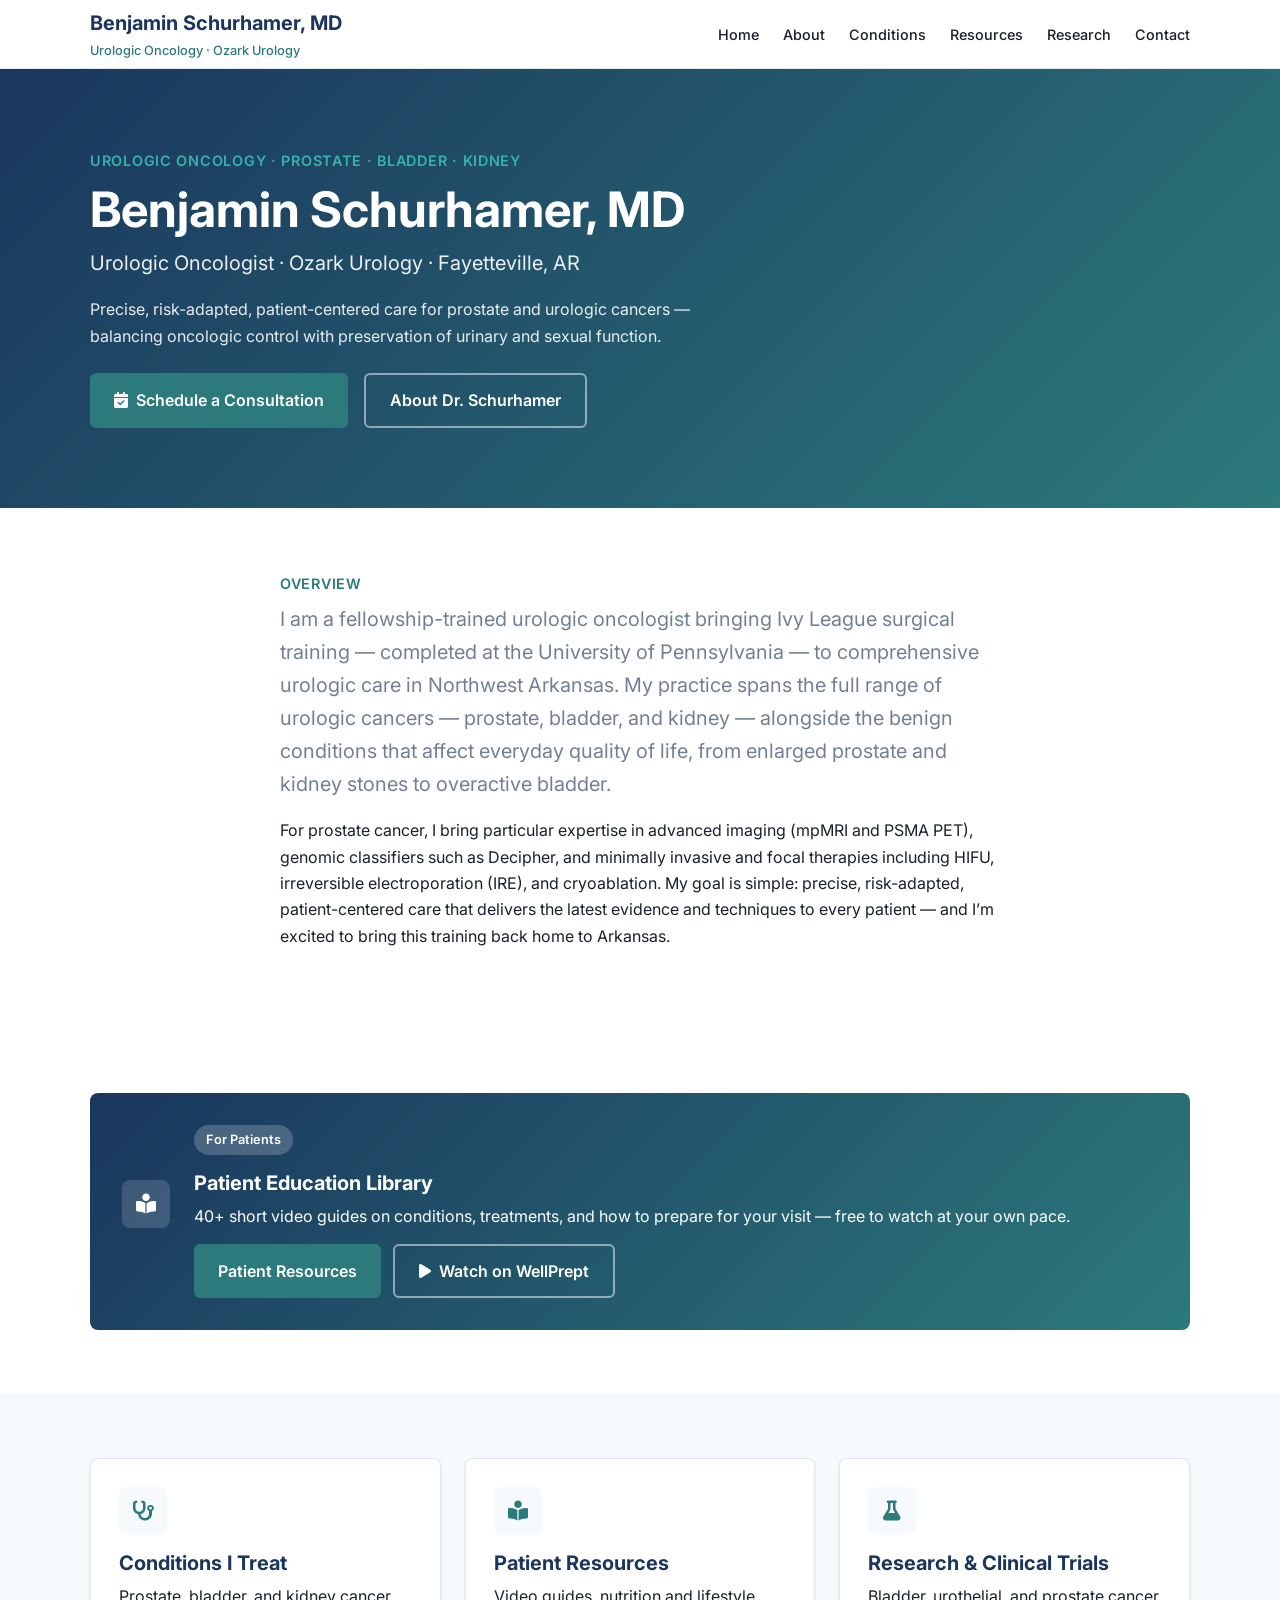
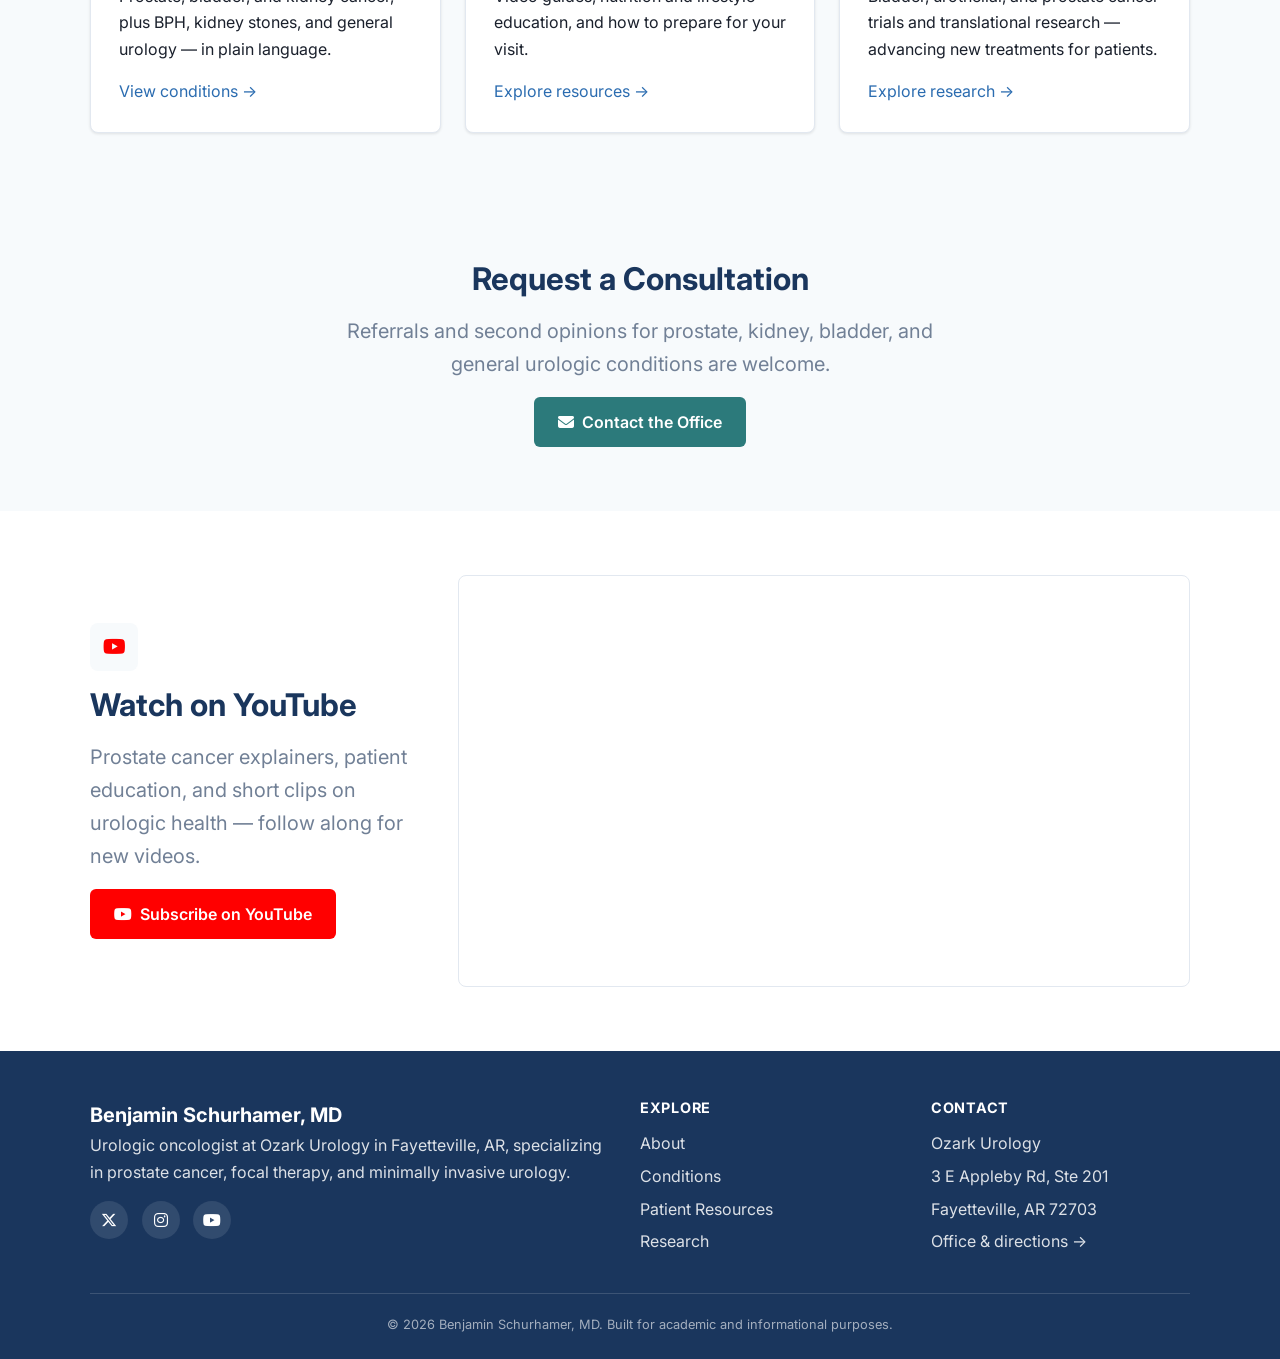
==== commit 229f001a: "Switch canonical/sitemap/internal links to extensionless URLs Cloudflare serves clean URLs and 307-r" ====
--- a/index.html
+++ b/index.html
@@ -13,11 +13,15 @@
   <meta name="viewport" content="width=device-width, initial-scale=1.0">
   <meta name="theme-color" content="#1a365d">
   <title>Benjamin Schurhamer, MD — Urologic Oncology | Fayetteville, AR</title>
-  <meta name="description" content="Benjamin Schurhamer, MD — urologic oncologist at Ozark Urology in Fayetteville, AR, specializing in prostate cancer, focal therapy, advanced imaging, and minimally invasive urology.">
+  <meta name="description" content="Benjamin Schurhamer, MD — urologic oncologist in Fayetteville, AR specializing in prostate cancer, focal therapy, and minimally invasive urology.">
+  <link rel="canonical" href="https://benschurhamer.com/">
   <meta property="og:type" content="website">
   <meta property="og:title" content="Benjamin Schurhamer, MD — Urologic Oncology">
   <meta property="og:description" content="Prostate cancer, focal therapy, advanced imaging, and minimally invasive urology at Ozark Urology, Fayetteville, AR.">
-  <meta property="og:image" content="assets/images/headshot.jpg">
+  <meta property="og:url" content="https://benschurhamer.com/">
+  <meta property="og:image" content="https://benschurhamer.com/assets/images/headshot.jpg">
+  <meta name="twitter:card" content="summary_large_image">
+  <meta name="twitter:image" content="https://benschurhamer.com/assets/images/headshot.jpg">
   <link rel="preconnect" href="https://fonts.googleapis.com">
   <link rel="preconnect" href="https://fonts.gstatic.com" crossorigin>
   <link href="https://fonts.googleapis.com/css2?family=Inter:wght@400;500;600;700;800&display=swap" rel="stylesheet">
@@ -31,8 +35,9 @@
     "@type": "Physician",
     "name": "Benjamin Schurhamer, MD",
     "medicalSpecialty": "Urologic Oncology",
+    "url": "https://benschurhamer.com/",
     "telephone": "+1-479-404-1100",
-    "image": "assets/images/headshot.jpg",
+    "image": "https://benschurhamer.com/assets/images/headshot.jpg",
     "memberOf": { "@type": "MedicalOrganization", "name": "Ozark Urology" },
     "address": {
       "@type": "PostalAddress",
@@ -42,10 +47,32 @@
       "postalCode": "72703",
       "addressCountry": "US"
     },
+    "areaServed": ["Arkansas", "Oklahoma", "Missouri", "Kansas", "New Jersey", "Pennsylvania"],
     "sameAs": [
       "https://x.com/beschur",
-      "https://instagram.com/dr.schurhamer"
+      "https://instagram.com/dr.schurhamer",
+      "https://www.youtube.com/@benschurhamermd"
     ]
+  }
+  </script>
+  <script type="application/ld+json">
+  {
+    "@context": "https://schema.org",
+    "@type": "MedicalClinic",
+    "name": "Benjamin Schurhamer, MD — Ozark Urology",
+    "url": "https://benschurhamer.com/",
+    "telephone": "+1-479-404-1100",
+    "image": "https://benschurhamer.com/assets/images/headshot.jpg",
+    "medicalSpecialty": "Urology",
+    "address": {
+      "@type": "PostalAddress",
+      "streetAddress": "3 E Appleby Rd, Ste 201",
+      "addressLocality": "Fayetteville",
+      "addressRegion": "AR",
+      "postalCode": "72703",
+      "addressCountry": "US"
+    },
+    "areaServed": ["Northwest Arkansas", "Fayetteville", "Springdale", "Rogers", "Bentonville"]
   }
   </script>
 </head>
@@ -54,15 +81,15 @@
 
   <header class="nav">
     <div class="nav-inner">
-      <a href="index.html" class="nav-brand">Benjamin Schurhamer, MD<small>Urologic Oncology · Ozark Urology</small></a>
+      <a href="/" class="nav-brand">Benjamin Schurhamer, MD<small>Urologic Oncology · Ozark Urology</small></a>
       <button class="nav-toggle" aria-label="Toggle navigation" aria-expanded="false"><i class="fa-solid fa-bars"></i></button>
       <ul class="nav-links">
-        <li><a href="index.html">Home</a></li>
-        <li><a href="about.html">About</a></li>
-        <li><a href="conditions.html">Conditions</a></li>
-        <li><a href="resources.html">Resources</a></li>
-        <li><a href="research.html">Research</a></li>
-        <li><a href="team.html">Contact</a></li>
+        <li><a href="/">Home</a></li>
+        <li><a href="about">About</a></li>
+        <li><a href="conditions">Conditions</a></li>
+        <li><a href="resources">Resources</a></li>
+        <li><a href="research">Research</a></li>
+        <li><a href="team">Contact</a></li>
       </ul>
     </div>
   </header>
@@ -76,8 +103,8 @@
         <p class="lead" style="color:rgba(255,255,255,.92)">Urologic Oncologist · Ozark Urology · Fayetteville, AR</p>
         <p>Precise, risk-adapted, patient-centered care for prostate and urologic cancers &mdash; balancing oncologic control with preservation of urinary and sexual function.</p>
         <div class="hero-actions">
-          <a href="team.html" class="btn btn-accent"><i class="fa-solid fa-calendar-check"></i> Schedule a Consultation</a>
-          <a href="about.html" class="btn btn-outline">About Dr. Schurhamer</a>
+          <a href="team" class="btn btn-accent"><i class="fa-solid fa-calendar-check"></i> Schedule a Consultation</a>
+          <a href="about" class="btn btn-outline">About Dr. Schurhamer</a>
         </div>
       </div>
     </section>
@@ -101,7 +128,7 @@
             <h3 style="margin:.5rem 0">Patient Education Library</h3>
             <p style="margin:0 0 .9rem">40+ short video guides on conditions, treatments, and how to prepare for your visit &mdash; free to watch at your own pace.</p>
             <div style="display:flex;flex-wrap:wrap;gap:.75rem">
-              <a href="resources.html" class="btn btn-accent">Patient Resources</a>
+              <a href="resources" class="btn btn-accent">Patient Resources</a>
               <a href="https://app.wellprept.com/ben-schurhamer" target="_blank" rel="noopener" class="btn btn-outline" style="color:#fff;border-color:rgba(255,255,255,.5)"><i class="fa-solid fa-play"></i> Watch on WellPrept</a>
             </div>
           </div>
@@ -115,21 +142,21 @@
         <div class="cards cards-3">
           <article class="card">
             <div class="card-icon"><i class="fa-solid fa-stethoscope"></i></div>
-            <h3><a href="conditions.html">Conditions I Treat</a></h3>
+            <h3><a href="conditions">Conditions I Treat</a></h3>
             <p>Prostate, bladder, and kidney cancer, plus BPH, kidney stones, and general urology &mdash; in plain language.</p>
-            <a href="conditions.html">View conditions &rarr;</a>
+            <a href="conditions">View conditions &rarr;</a>
           </article>
           <article class="card">
             <div class="card-icon"><i class="fa-solid fa-book-open-reader"></i></div>
-            <h3><a href="resources.html">Patient Resources</a></h3>
+            <h3><a href="resources">Patient Resources</a></h3>
             <p>Video guides, nutrition and lifestyle education, and how to prepare for your visit.</p>
-            <a href="resources.html">Explore resources &rarr;</a>
+            <a href="resources">Explore resources &rarr;</a>
           </article>
           <article class="card">
             <div class="card-icon"><i class="fa-solid fa-flask"></i></div>
-            <h3><a href="research.html">Research &amp; Clinical Trials</a></h3>
+            <h3><a href="research">Research &amp; Clinical Trials</a></h3>
             <p>Bladder, urothelial, and prostate cancer trials and translational research &mdash; advancing new treatments for patients.</p>
-            <a href="research.html">Explore research &rarr;</a>
+            <a href="research">Explore research &rarr;</a>
           </article>
         </div>
       </div>
@@ -140,7 +167,7 @@
       <div class="container" style="max-width:640px">
         <h2>Request a Consultation</h2>
         <p class="lead">Referrals and second opinions for prostate, kidney, bladder, and general urologic conditions are welcome.</p>
-        <a href="team.html" class="btn btn-accent"><i class="fa-solid fa-envelope"></i> Contact the Office</a>
+        <a href="team" class="btn btn-accent"><i class="fa-solid fa-envelope"></i> Contact the Office</a>
       </div>
     </section>
 
@@ -178,10 +205,10 @@
         <div>
           <h4>Explore</h4>
           <ul>
-            <li><a href="about.html">About</a></li>
-            <li><a href="conditions.html">Conditions</a></li>
-            <li><a href="resources.html">Patient Resources</a></li>
-                <li><a href="research.html">Research</a></li>
+            <li><a href="about">About</a></li>
+            <li><a href="conditions">Conditions</a></li>
+            <li><a href="resources">Patient Resources</a></li>
+                <li><a href="research">Research</a></li>
               </ul>
         </div>
         <div>
@@ -190,7 +217,7 @@
             <li>Ozark Urology</li>
             <li>3 E Appleby Rd, Ste 201</li>
             <li>Fayetteville, AR 72703</li>
-            <li><a href="team.html">Office &amp; directions &rarr;</a></li>
+            <li><a href="team">Office &amp; directions &rarr;</a></li>
           </ul>
         </div>
       </div>
--- a/css/style.css
+++ b/css/style.css
@@ -419,6 +419,15 @@
   .section { padding: 2.5rem 0; }
 }
 
+/* ---------- FAQ ---------- */
+.faq { display: grid; gap: 0.75rem; margin-top: 1rem; }
+.faq-item { border: 1px solid var(--color-border); border-radius: var(--radius-sm); background: #fff; overflow: hidden; }
+.faq-item summary { cursor: pointer; padding: 1rem 1.25rem; font-weight: 600; color: var(--color-primary); list-style: none; display: flex; justify-content: space-between; align-items: center; gap: 1rem; }
+.faq-item summary::-webkit-details-marker { display: none; }
+.faq-item summary::after { content: "\002B"; font-weight: 400; font-size: 1.25em; color: var(--color-accent); }
+.faq-item[open] summary::after { content: "\2212"; }
+.faq-item p { margin: 0; padding: 0 1.25rem 1.15rem; color: var(--color-text-light); }
+
 /* ---------- Patient Resources & Conditions ---------- */
 .video-grid { display: grid; grid-template-columns: 1fr 1fr; gap: 1.5rem; }
 .video-card { background:#fff; border:1px solid var(--color-border); border-radius:var(--radius); overflow:hidden; box-shadow:var(--shadow-sm); }
